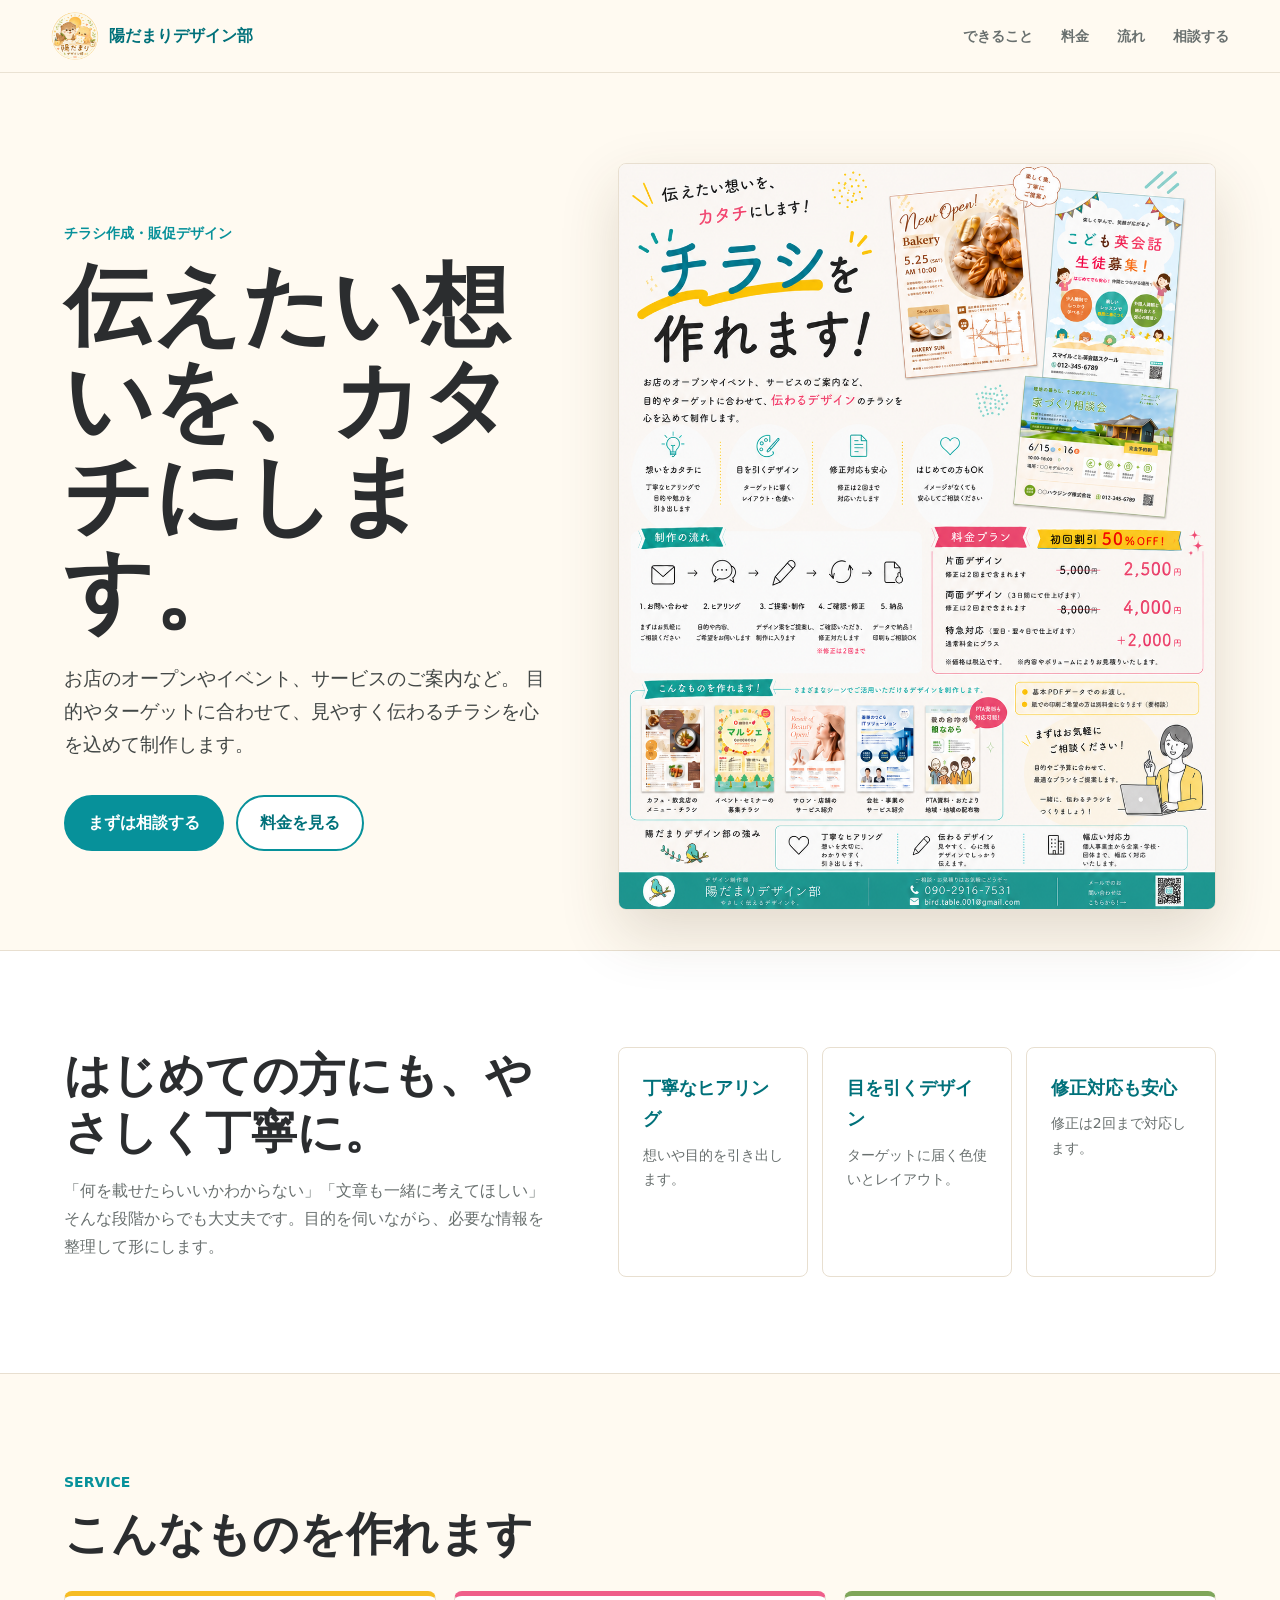
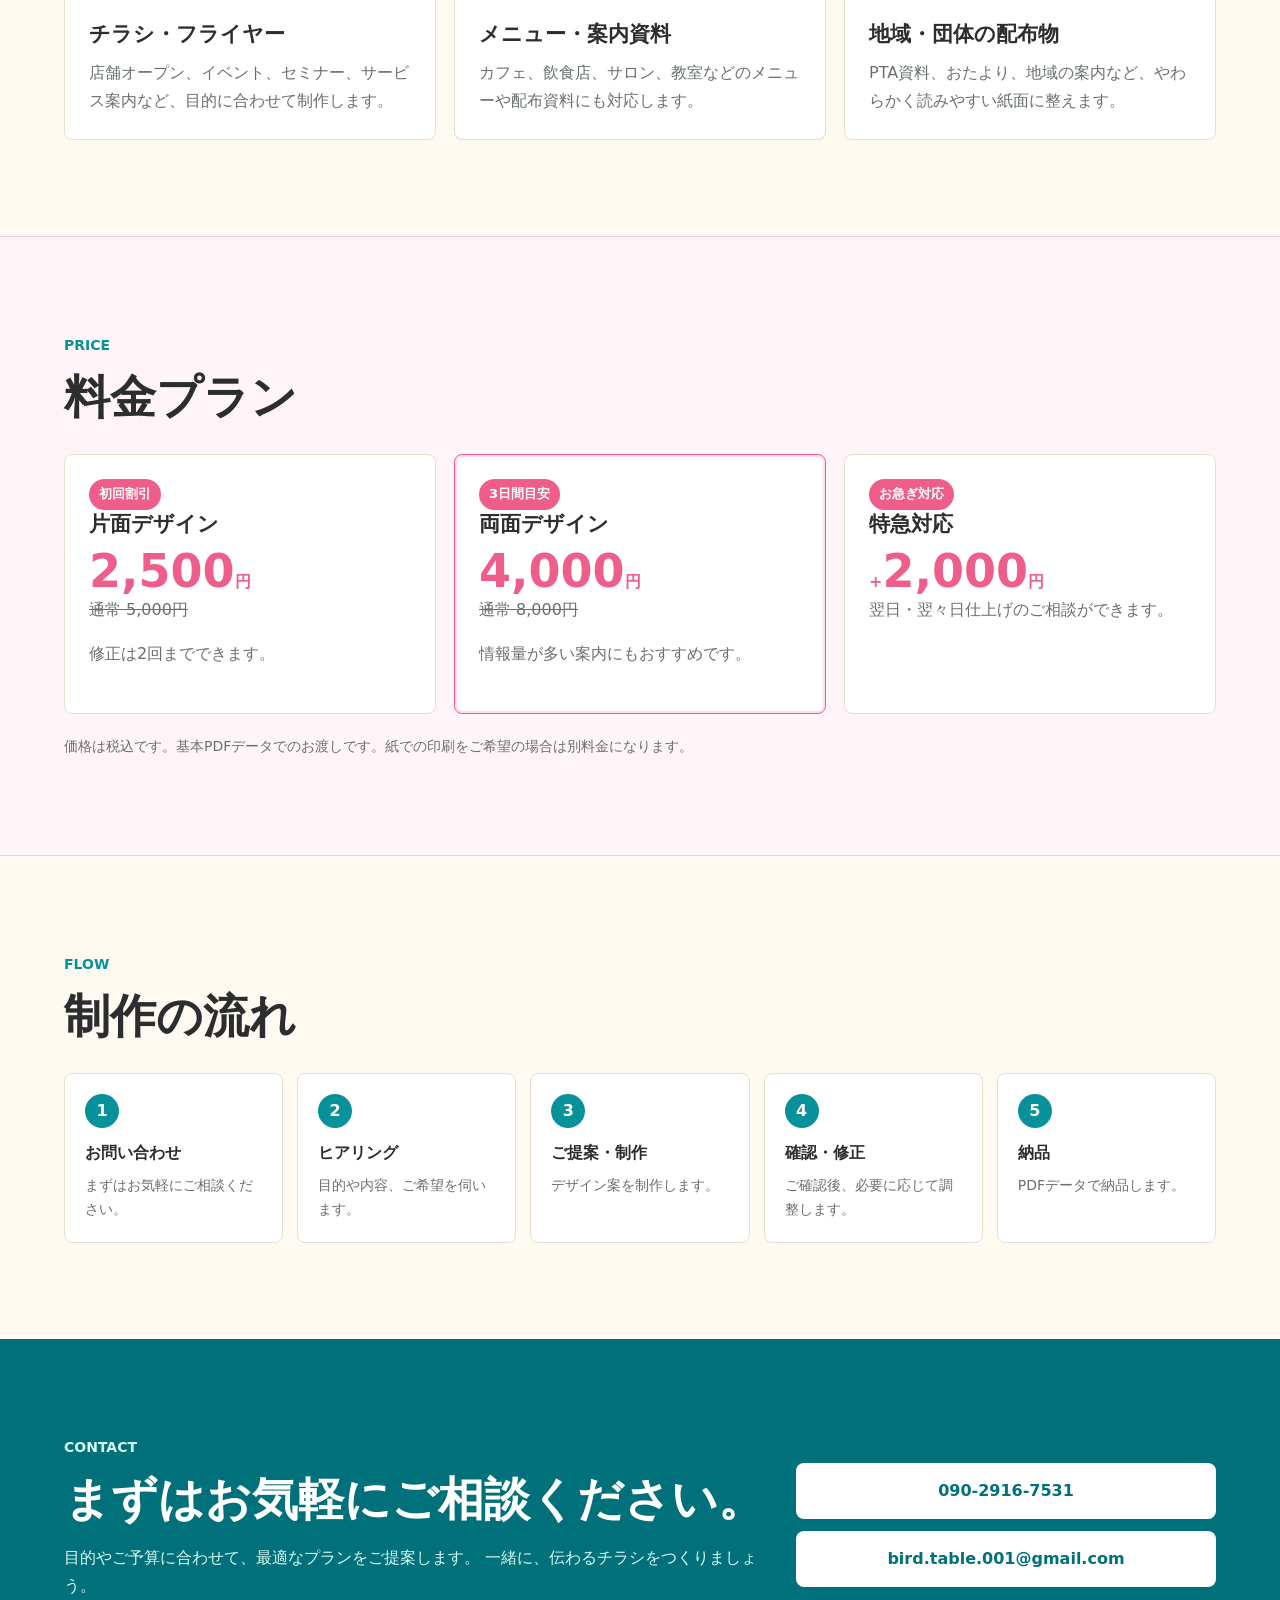
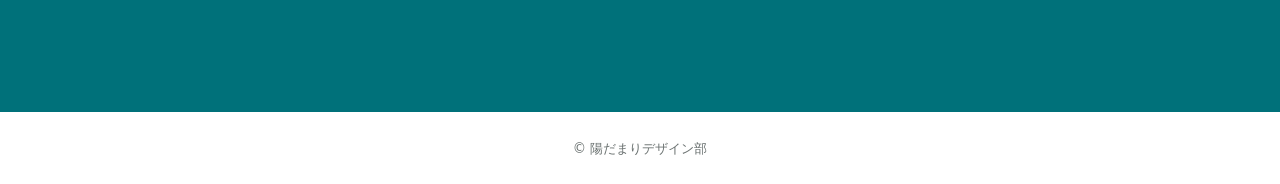
==== index.html @ 36ed2b8c "Add Hidamari design landing page" ====
<!doctype html>
<html lang="ja">
  <head>
    <meta charset="utf-8">
    <meta name="viewport" content="width=device-width, initial-scale=1">
    <title>陽だまりデザイン部 | チラシ作成・販促デザイン</title>
    <meta
      name="description"
      content="陽だまりデザイン部は、小さなお店や個人事業主さんの想いを伝わるチラシに整えるデザインサービスです。チラシ、メニュー、募集案内、サービス紹介などご相談ください。"
    >
    <link rel="stylesheet" href="styles.css">
  </head>
  <body>
    <header class="site-header">
      <a class="brand" href="#top" aria-label="陽だまりデザイン部 トップへ">
        <img src="assets/logo.png" alt="">
        <span>陽だまりデザイン部</span>
      </a>
      <nav class="nav" aria-label="主要メニュー">
        <a href="#service">できること</a>
        <a href="#price">料金</a>
        <a href="#flow">流れ</a>
        <a href="#contact">相談する</a>
      </nav>
    </header>

    <main id="top">
      <section class="hero">
        <div class="hero-copy">
          <p class="eyebrow">チラシ作成・販促デザイン</p>
          <h1>伝えたい想いを、カタチにします。</h1>
          <p class="lead">
            お店のオープンやイベント、サービスのご案内など。
            目的やターゲットに合わせて、見やすく伝わるチラシを心を込めて制作します。
          </p>
          <div class="hero-actions">
            <a class="button primary" href="#contact">まずは相談する</a>
            <a class="button secondary" href="#price">料金を見る</a>
          </div>
        </div>
        <div class="hero-visual">
          <img src="assets/flyer-service.png" alt="陽だまりデザイン部のチラシ作成サービス案内">
        </div>
      </section>

      <section class="intro" aria-label="陽だまりデザイン部の特徴">
        <div>
          <h2>はじめての方にも、やさしく丁寧に。</h2>
          <p>
            「何を載せたらいいかわからない」「文章も一緒に考えてほしい」
            そんな段階からでも大丈夫です。目的を伺いながら、必要な情報を整理して形にします。
          </p>
        </div>
        <ul class="feature-list">
          <li>
            <strong>丁寧なヒアリング</strong>
            <span>想いや目的を引き出します。</span>
          </li>
          <li>
            <strong>目を引くデザイン</strong>
            <span>ターゲットに届く色使いとレイアウト。</span>
          </li>
          <li>
            <strong>修正対応も安心</strong>
            <span>修正は2回まで対応します。</span>
          </li>
        </ul>
      </section>

      <section id="service" class="section">
        <div class="section-heading">
          <p class="eyebrow">Service</p>
          <h2>こんなものを作れます</h2>
        </div>
        <div class="service-grid">
          <article>
            <h3>チラシ・フライヤー</h3>
            <p>店舗オープン、イベント、セミナー、サービス案内など、目的に合わせて制作します。</p>
          </article>
          <article>
            <h3>メニュー・案内資料</h3>
            <p>カフェ、飲食店、サロン、教室などのメニューや配布資料にも対応します。</p>
          </article>
          <article>
            <h3>地域・団体の配布物</h3>
            <p>PTA資料、おたより、地域の案内など、やわらかく読みやすい紙面に整えます。</p>
          </article>
        </div>
      </section>

      <section id="price" class="section price-section">
        <div class="section-heading">
          <p class="eyebrow">Price</p>
          <h2>料金プラン</h2>
        </div>
        <div class="price-grid">
          <article class="price-card">
            <p class="discount">初回割引</p>
            <h3>片面デザイン</h3>
            <p class="price"><span>2,500</span>円</p>
            <p class="old-price">通常 5,000円</p>
            <p>修正は2回までできます。</p>
          </article>
          <article class="price-card featured">
            <p class="discount">3日間目安</p>
            <h3>両面デザイン</h3>
            <p class="price"><span>4,000</span>円</p>
            <p class="old-price">通常 8,000円</p>
            <p>情報量が多い案内にもおすすめです。</p>
          </article>
          <article class="price-card">
            <p class="discount">お急ぎ対応</p>
            <h3>特急対応</h3>
            <p class="price">+<span>2,000</span>円</p>
            <p>翌日・翌々日仕上げのご相談ができます。</p>
          </article>
        </div>
        <p class="note">
          価格は税込です。基本PDFデータでのお渡しです。紙での印刷をご希望の場合は別料金になります。
        </p>
      </section>

      <section id="flow" class="section">
        <div class="section-heading">
          <p class="eyebrow">Flow</p>
          <h2>制作の流れ</h2>
        </div>
        <ol class="flow-list">
          <li><span>1</span><strong>お問い合わせ</strong><p>まずはお気軽にご相談ください。</p></li>
          <li><span>2</span><strong>ヒアリング</strong><p>目的や内容、ご希望を伺います。</p></li>
          <li><span>3</span><strong>ご提案・制作</strong><p>デザイン案を制作します。</p></li>
          <li><span>4</span><strong>確認・修正</strong><p>ご確認後、必要に応じて調整します。</p></li>
          <li><span>5</span><strong>納品</strong><p>PDFデータで納品します。</p></li>
        </ol>
      </section>

      <section id="contact" class="contact">
        <div>
          <p class="eyebrow">Contact</p>
          <h2>まずはお気軽にご相談ください。</h2>
          <p>
            目的やご予算に合わせて、最適なプランをご提案します。
            一緒に、伝わるチラシをつくりましょう。
          </p>
        </div>
        <div class="contact-box">
          <a class="contact-link" href="tel:09029167531">090-2916-7531</a>
          <a class="contact-link" href="mailto:bird.table.001@gmail.com">bird.table.001@gmail.com</a>
        </div>
      </section>
    </main>

    <footer class="footer">
      <small>&copy; 陽だまりデザイン部</small>
    </footer>
  </body>
</html>
---- styles.css ----
:root {
  --ink: #2b2d2f;
  --muted: #69706f;
  --teal: #07919a;
  --teal-dark: #00717a;
  --sun: #f6bd25;
  --pink: #ef5e8a;
  --leaf: #7fa65b;
  --paper: #fffaf1;
  --line: #e8dfd0;
  --white: #ffffff;
  color-scheme: light;
  font-family: "Hiragino Kaku Gothic ProN", "Yu Gothic", Meiryo, system-ui, sans-serif;
}

* {
  box-sizing: border-box;
}

html {
  scroll-behavior: smooth;
}

body {
  margin: 0;
  color: var(--ink);
  background: var(--paper);
  line-height: 1.75;
}

img {
  display: block;
  max-width: 100%;
}

a {
  color: inherit;
}

.site-header {
  position: sticky;
  top: 0;
  z-index: 10;
  display: flex;
  align-items: center;
  justify-content: space-between;
  gap: 24px;
  padding: 12px clamp(20px, 4vw, 56px);
  background: rgba(255, 250, 241, 0.94);
  border-bottom: 1px solid rgba(232, 223, 208, 0.9);
  backdrop-filter: blur(12px);
}

.brand {
  display: inline-flex;
  align-items: center;
  gap: 10px;
  color: var(--teal-dark);
  font-weight: 800;
  text-decoration: none;
  white-space: nowrap;
}

.brand img {
  width: 48px;
  height: 48px;
  border-radius: 50%;
}

.nav {
  display: flex;
  align-items: center;
  gap: clamp(12px, 3vw, 28px);
  color: var(--muted);
  font-size: 14px;
  font-weight: 700;
}

.nav a {
  text-decoration: none;
}

.hero {
  display: grid;
  grid-template-columns: minmax(0, 0.9fr) minmax(360px, 1.1fr);
  align-items: center;
  gap: clamp(28px, 5vw, 72px);
  min-height: calc(100vh - 73px);
  padding: clamp(36px, 7vw, 92px) clamp(20px, 5vw, 72px) 40px;
}

.hero-copy {
  max-width: 640px;
}

.eyebrow {
  margin: 0 0 12px;
  color: var(--teal);
  font-size: 14px;
  font-weight: 900;
  letter-spacing: 0;
  text-transform: uppercase;
}

h1,
h2,
h3,
p {
  overflow-wrap: anywhere;
}

h1 {
  margin: 0;
  font-size: clamp(42px, 7vw, 88px);
  line-height: 1.08;
  letter-spacing: 0;
}

h2 {
  margin: 0;
  font-size: clamp(28px, 4vw, 46px);
  line-height: 1.24;
  letter-spacing: 0;
}

h3 {
  margin: 0 0 10px;
  font-size: 21px;
  line-height: 1.35;
}

.lead {
  margin: 24px 0 0;
  color: #424746;
  font-size: clamp(16px, 2vw, 19px);
}

.hero-actions {
  display: flex;
  flex-wrap: wrap;
  gap: 12px;
  margin-top: 34px;
}

.button {
  display: inline-flex;
  align-items: center;
  justify-content: center;
  min-height: 48px;
  padding: 12px 22px;
  border: 2px solid var(--teal);
  border-radius: 999px;
  font-weight: 800;
  text-decoration: none;
}

.button.primary {
  color: var(--white);
  background: var(--teal);
}

.button.secondary {
  color: var(--teal-dark);
  background: var(--white);
}

.hero-visual {
  position: relative;
}

.hero-visual img {
  width: min(100%, 780px);
  margin-inline: auto;
  border: 1px solid var(--line);
  border-radius: 8px;
  box-shadow: 0 24px 60px rgba(73, 56, 24, 0.16);
}

.intro,
.section,
.contact {
  padding: clamp(54px, 8vw, 96px) clamp(20px, 5vw, 72px);
}

.intro {
  display: grid;
  grid-template-columns: minmax(0, 0.9fr) minmax(320px, 1.1fr);
  gap: clamp(28px, 5vw, 64px);
  background: var(--white);
  border-block: 1px solid var(--line);
}

.intro p,
.section-heading + p,
.contact p {
  color: var(--muted);
}

.feature-list,
.service-grid,
.price-grid,
.flow-list {
  margin: 0;
  padding: 0;
  list-style: none;
}

.feature-list {
  display: grid;
  grid-template-columns: repeat(3, minmax(0, 1fr));
  gap: 14px;
}

.feature-list li,
.service-grid article,
.price-card {
  padding: 24px;
  background: var(--white);
  border: 1px solid var(--line);
  border-radius: 8px;
}

.feature-list strong,
.feature-list span {
  display: block;
}

.feature-list strong {
  color: var(--teal-dark);
  font-size: 18px;
}

.feature-list span {
  margin-top: 8px;
  color: var(--muted);
  font-size: 14px;
}

.section-heading {
  max-width: 760px;
  margin-bottom: 28px;
}

.service-grid,
.price-grid {
  display: grid;
  grid-template-columns: repeat(3, minmax(0, 1fr));
  gap: 18px;
}

.service-grid article {
  border-top: 5px solid var(--sun);
}

.service-grid article:nth-child(2) {
  border-top-color: var(--pink);
}

.service-grid article:nth-child(3) {
  border-top-color: var(--leaf);
}

.service-grid p,
.price-card p {
  margin: 0;
  color: var(--muted);
}

.price-section {
  background: #fff4f7;
  border-block: 1px solid #f7cfda;
}

.price-card {
  position: relative;
  min-height: 260px;
}

.price-card.featured {
  border-color: var(--pink);
  box-shadow: inset 0 0 0 2px rgba(239, 94, 138, 0.2);
}

.discount {
  display: inline-flex;
  margin-bottom: 16px;
  padding: 4px 10px;
  color: var(--white) !important;
  background: var(--pink);
  border-radius: 999px;
  font-size: 13px;
  font-weight: 800;
}

.price {
  color: var(--pink) !important;
  font-weight: 900;
}

.price span {
  font-size: 46px;
  line-height: 1;
}

.old-price {
  margin-bottom: 16px !important;
  text-decoration: line-through;
}

.note {
  max-width: 860px;
  margin: 20px 0 0;
  color: var(--muted);
  font-size: 14px;
}

.flow-list {
  display: grid;
  grid-template-columns: repeat(5, minmax(0, 1fr));
  gap: 14px;
}

.flow-list li {
  padding: 20px;
  background: var(--white);
  border: 1px solid var(--line);
  border-radius: 8px;
}

.flow-list span {
  display: grid;
  place-items: center;
  width: 34px;
  height: 34px;
  margin-bottom: 14px;
  color: var(--white);
  background: var(--teal);
  border-radius: 50%;
  font-weight: 900;
}

.flow-list strong {
  display: block;
  line-height: 1.4;
}

.flow-list p {
  margin: 8px 0 0;
  color: var(--muted);
  font-size: 14px;
}

.contact {
  display: grid;
  grid-template-columns: minmax(0, 1fr) minmax(300px, 420px);
  gap: 28px;
  align-items: center;
  color: var(--white);
  background: var(--teal-dark);
}

.contact .eyebrow,
.contact p {
  color: #d8fbf4;
}

.contact-box {
  display: grid;
  gap: 12px;
}

.contact-link {
  display: block;
  padding: 14px 18px;
  color: var(--teal-dark);
  background: var(--white);
  border-radius: 8px;
  font-weight: 900;
  text-align: center;
  text-decoration: none;
}

.footer {
  padding: 22px;
  color: var(--muted);
  background: var(--white);
  text-align: center;
}

@media (max-width: 980px) {
  .hero,
  .intro,
  .contact {
    grid-template-columns: 1fr;
  }

  .hero {
    min-height: 0;
  }

  .service-grid,
  .price-grid,
  .feature-list {
    grid-template-columns: 1fr;
  }

  .flow-list {
    grid-template-columns: repeat(2, minmax(0, 1fr));
  }
}

@media (max-width: 700px) {
  .site-header {
    align-items: flex-start;
    flex-direction: column;
    gap: 10px;
  }

  .nav {
    width: 100%;
    overflow-x: auto;
    padding-bottom: 4px;
  }

  .hero {
    padding-top: 28px;
  }

  .hero-visual img {
    max-height: 68vh;
    object-fit: contain;
  }

  .flow-list {
    grid-template-columns: 1fr;
  }

  .button {
    width: 100%;
  }
}
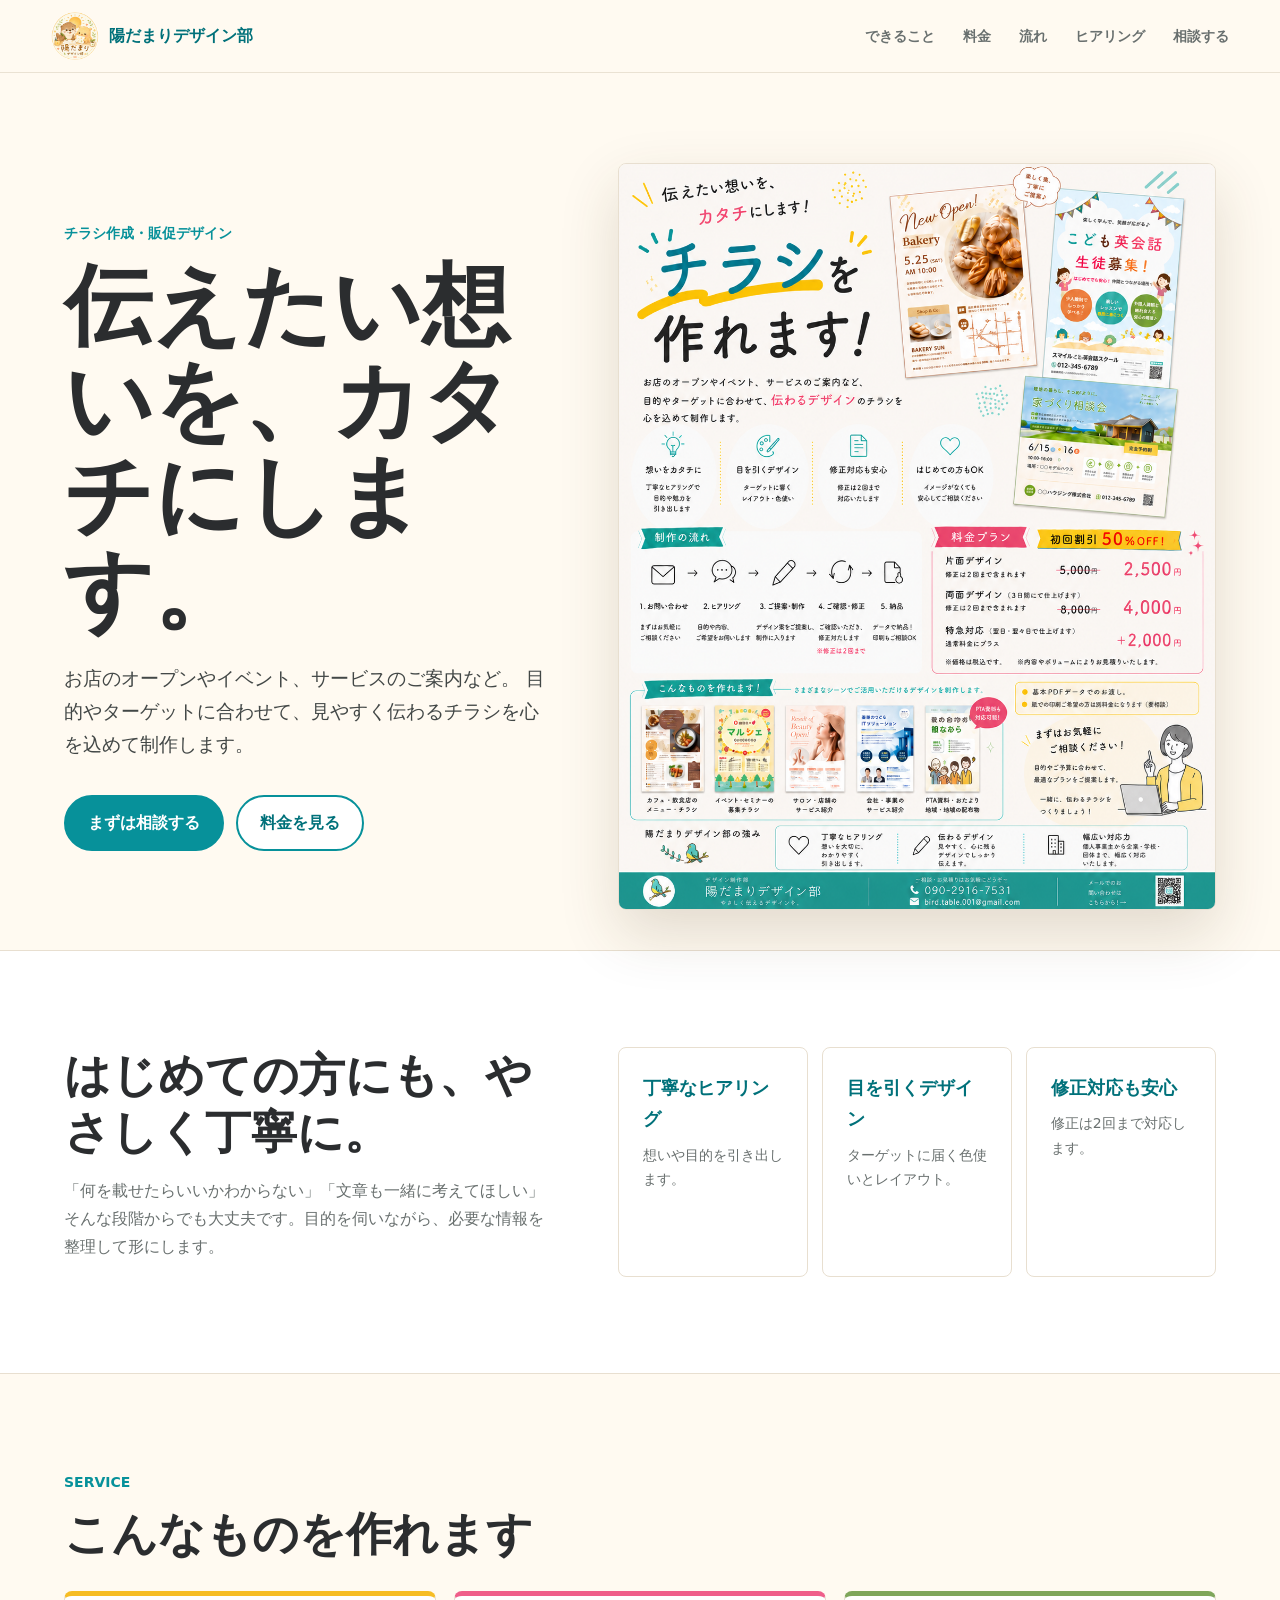
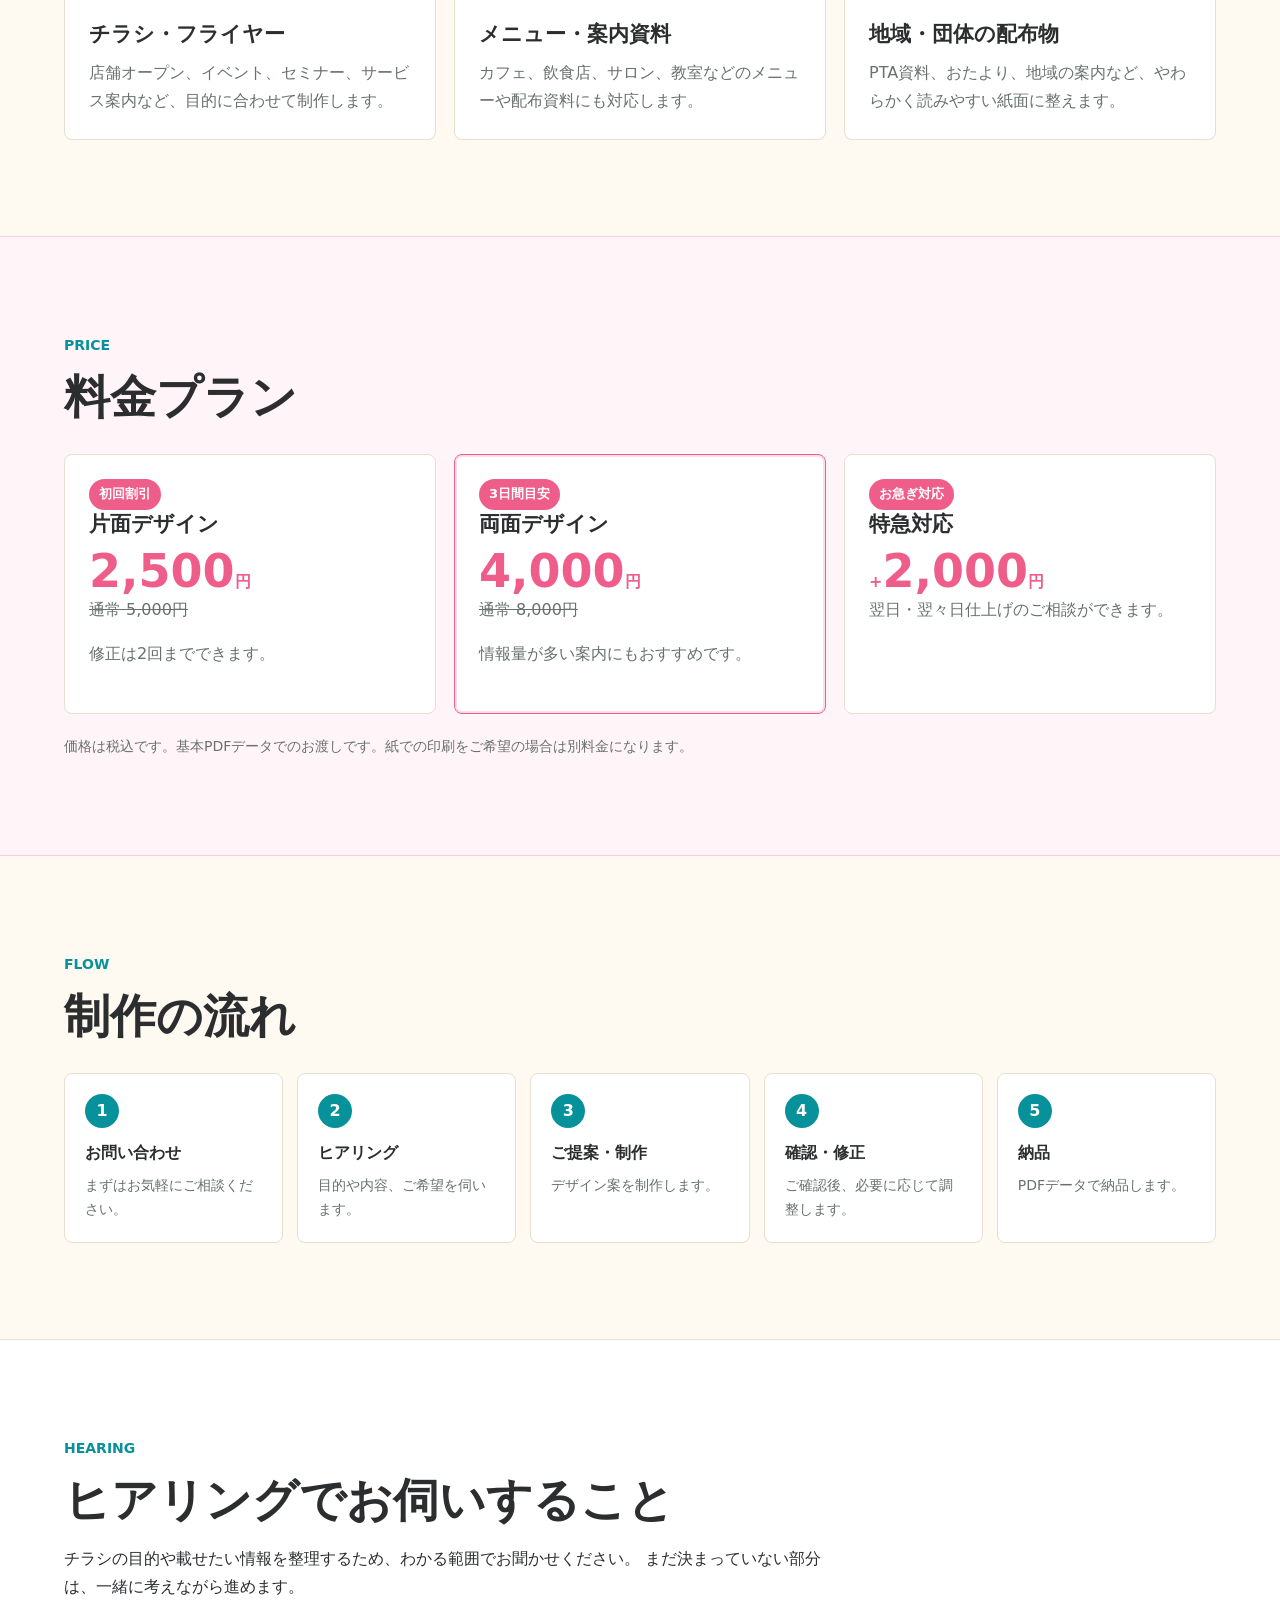
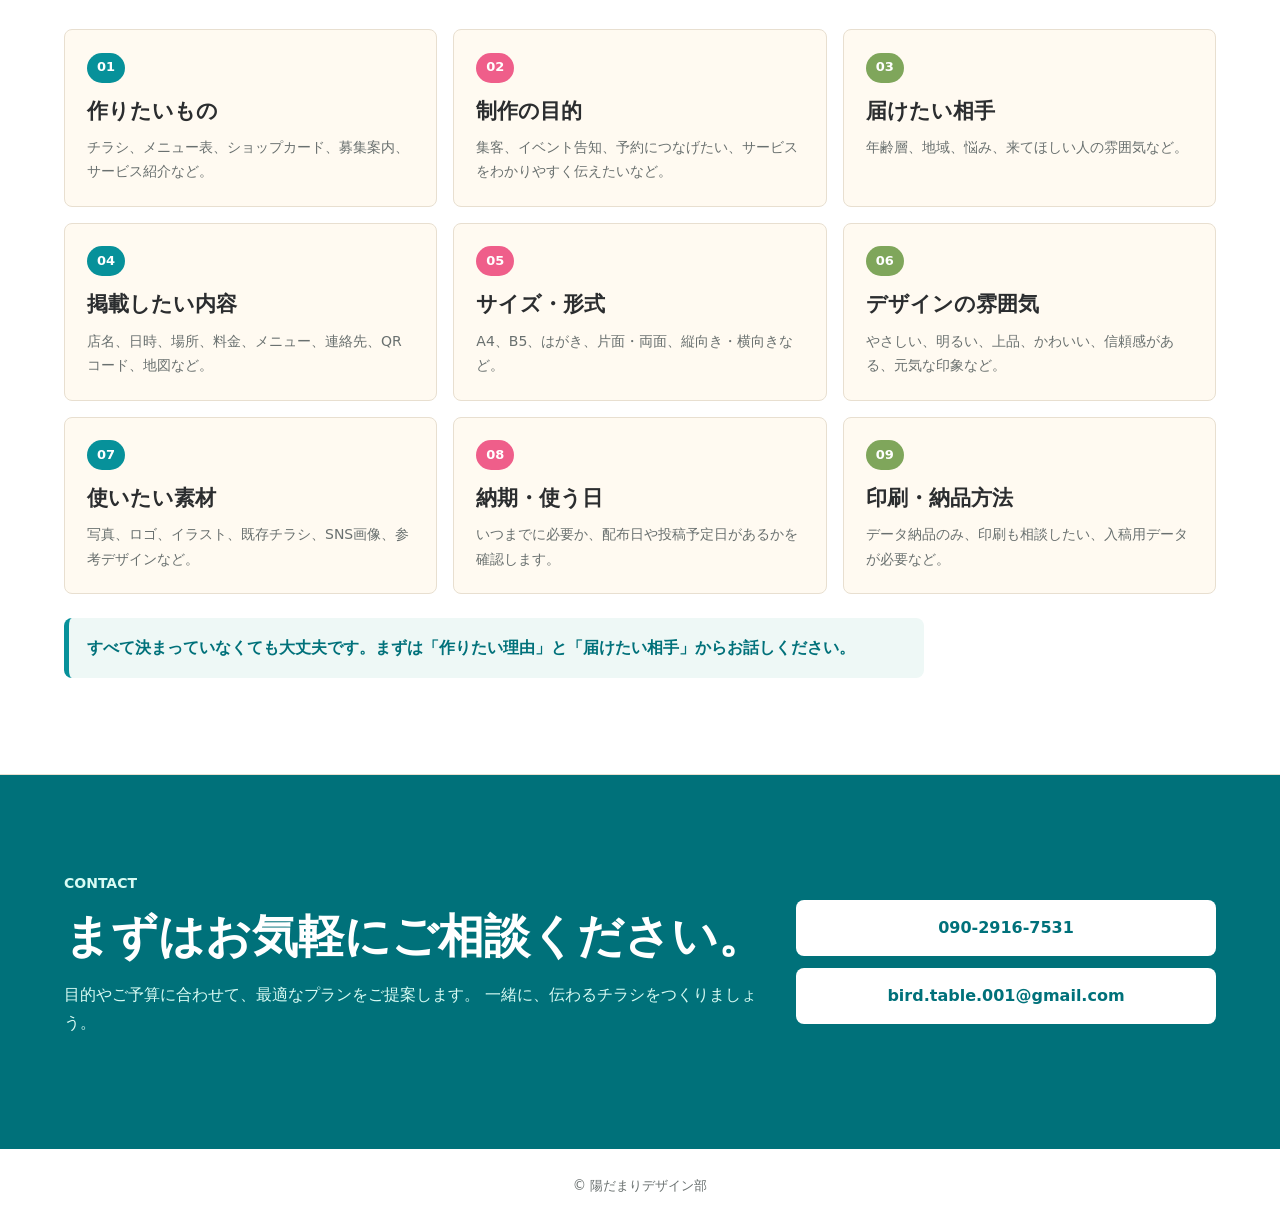
==== commit 152c5bf7: "Add hearing checklist section" ====
--- a/index.html
+++ b/index.html
@@ -20,6 +20,7 @@
         <a href="#service">できること</a>
         <a href="#price">料金</a>
         <a href="#flow">流れ</a>
+        <a href="#hearing">ヒアリング</a>
         <a href="#contact">相談する</a>
       </nav>
     </header>
@@ -134,6 +135,67 @@
         </ol>
       </section>
 
+      <section id="hearing" class="section hearing-section">
+        <div class="section-heading">
+          <p class="eyebrow">Hearing</p>
+          <h2>ヒアリングでお伺いすること</h2>
+          <p>
+            チラシの目的や載せたい情報を整理するため、わかる範囲でお聞かせください。
+            まだ決まっていない部分は、一緒に考えながら進めます。
+          </p>
+        </div>
+        <div class="hearing-grid">
+          <article>
+            <span>01</span>
+            <h3>作りたいもの</h3>
+            <p>チラシ、メニュー表、ショップカード、募集案内、サービス紹介など。</p>
+          </article>
+          <article>
+            <span>02</span>
+            <h3>制作の目的</h3>
+            <p>集客、イベント告知、予約につなげたい、サービスをわかりやすく伝えたいなど。</p>
+          </article>
+          <article>
+            <span>03</span>
+            <h3>届けたい相手</h3>
+            <p>年齢層、地域、悩み、来てほしい人の雰囲気など。</p>
+          </article>
+          <article>
+            <span>04</span>
+            <h3>掲載したい内容</h3>
+            <p>店名、日時、場所、料金、メニュー、連絡先、QRコード、地図など。</p>
+          </article>
+          <article>
+            <span>05</span>
+            <h3>サイズ・形式</h3>
+            <p>A4、B5、はがき、片面・両面、縦向き・横向きなど。</p>
+          </article>
+          <article>
+            <span>06</span>
+            <h3>デザインの雰囲気</h3>
+            <p>やさしい、明るい、上品、かわいい、信頼感がある、元気な印象など。</p>
+          </article>
+          <article>
+            <span>07</span>
+            <h3>使いたい素材</h3>
+            <p>写真、ロゴ、イラスト、既存チラシ、SNS画像、参考デザインなど。</p>
+          </article>
+          <article>
+            <span>08</span>
+            <h3>納期・使う日</h3>
+            <p>いつまでに必要か、配布日や投稿予定日があるかを確認します。</p>
+          </article>
+          <article>
+            <span>09</span>
+            <h3>印刷・納品方法</h3>
+            <p>データ納品のみ、印刷も相談したい、入稿用データが必要など。</p>
+          </article>
+        </div>
+        <p class="hearing-note">
+          すべて決まっていなくても大丈夫です。まずは「作りたい理由」と「届けたい相手」からお話しください。
+        </p>
+      </section>
+
       <section id="contact" class="contact">
         <div>
           <p class="eyebrow">Contact</p>
--- a/styles.css
+++ b/styles.css
@@ -350,6 +350,64 @@
   font-size: 14px;
 }
 
+.hearing-section {
+  background: var(--white);
+  border-block: 1px solid var(--line);
+}
+
+.hearing-grid {
+  display: grid;
+  grid-template-columns: repeat(3, minmax(0, 1fr));
+  gap: 16px;
+}
+
+.hearing-grid article {
+  padding: 22px;
+  background: var(--paper);
+  border: 1px solid var(--line);
+  border-radius: 8px;
+}
+
+.hearing-grid span {
+  display: inline-flex;
+  align-items: center;
+  justify-content: center;
+  min-width: 38px;
+  height: 30px;
+  margin-bottom: 14px;
+  padding: 0 10px;
+  color: var(--white);
+  background: var(--teal);
+  border-radius: 999px;
+  font-size: 13px;
+  font-weight: 900;
+}
+
+.hearing-grid article:nth-child(3n + 2) span {
+  background: var(--pink);
+}
+
+.hearing-grid article:nth-child(3n) span {
+  background: var(--leaf);
+}
+
+.hearing-grid p {
+  margin: 0;
+  color: var(--muted);
+  font-size: 14px;
+}
+
+.hearing-note {
+  max-width: 860px;
+  margin: 24px 0 0;
+  padding: 16px 18px;
+  color: var(--teal-dark);
+  background: #eef8f6;
+  border-left: 5px solid var(--teal);
+  border-radius: 8px;
+  font-weight: 800;
+}
+
 .contact {
   display: grid;
   grid-template-columns: minmax(0, 1fr) minmax(300px, 420px);
@@ -400,6 +458,7 @@
 
   .service-grid,
   .price-grid,
+  .hearing-grid,
   .feature-list {
     grid-template-columns: 1fr;
   }
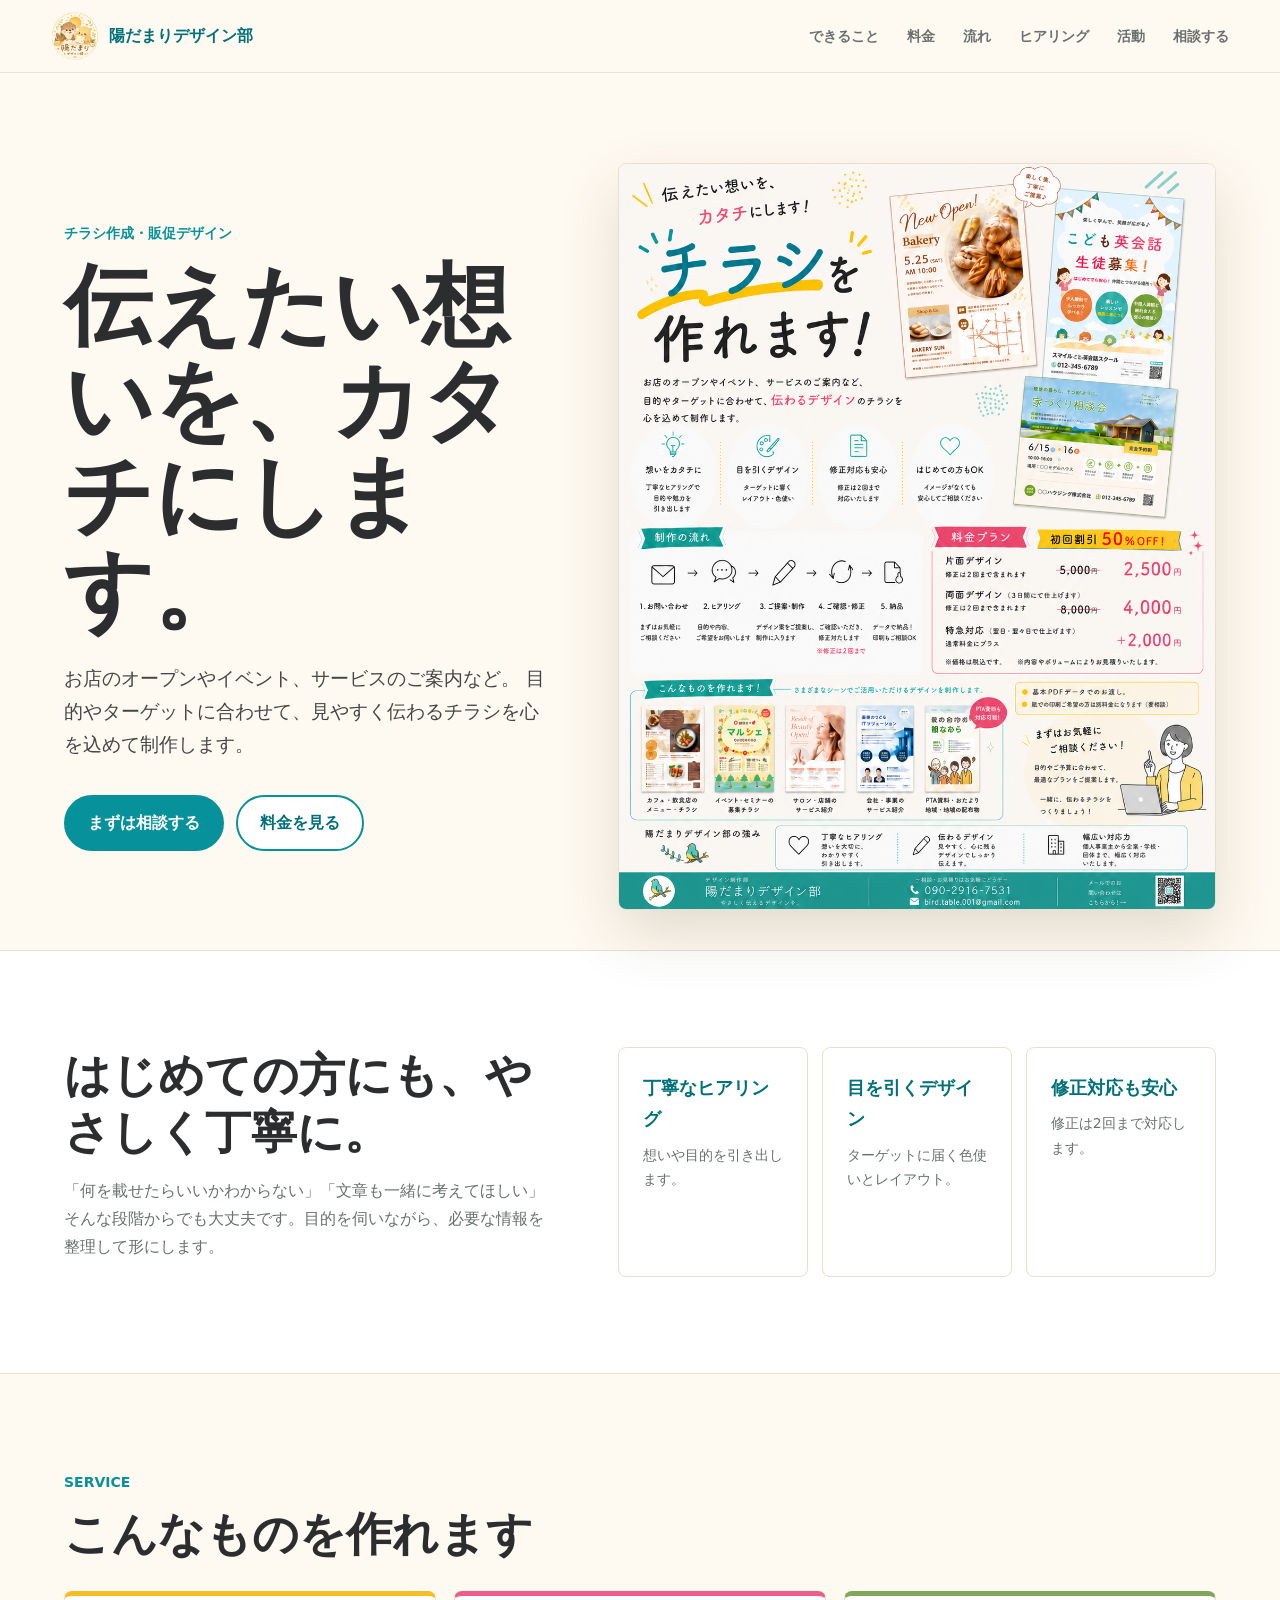
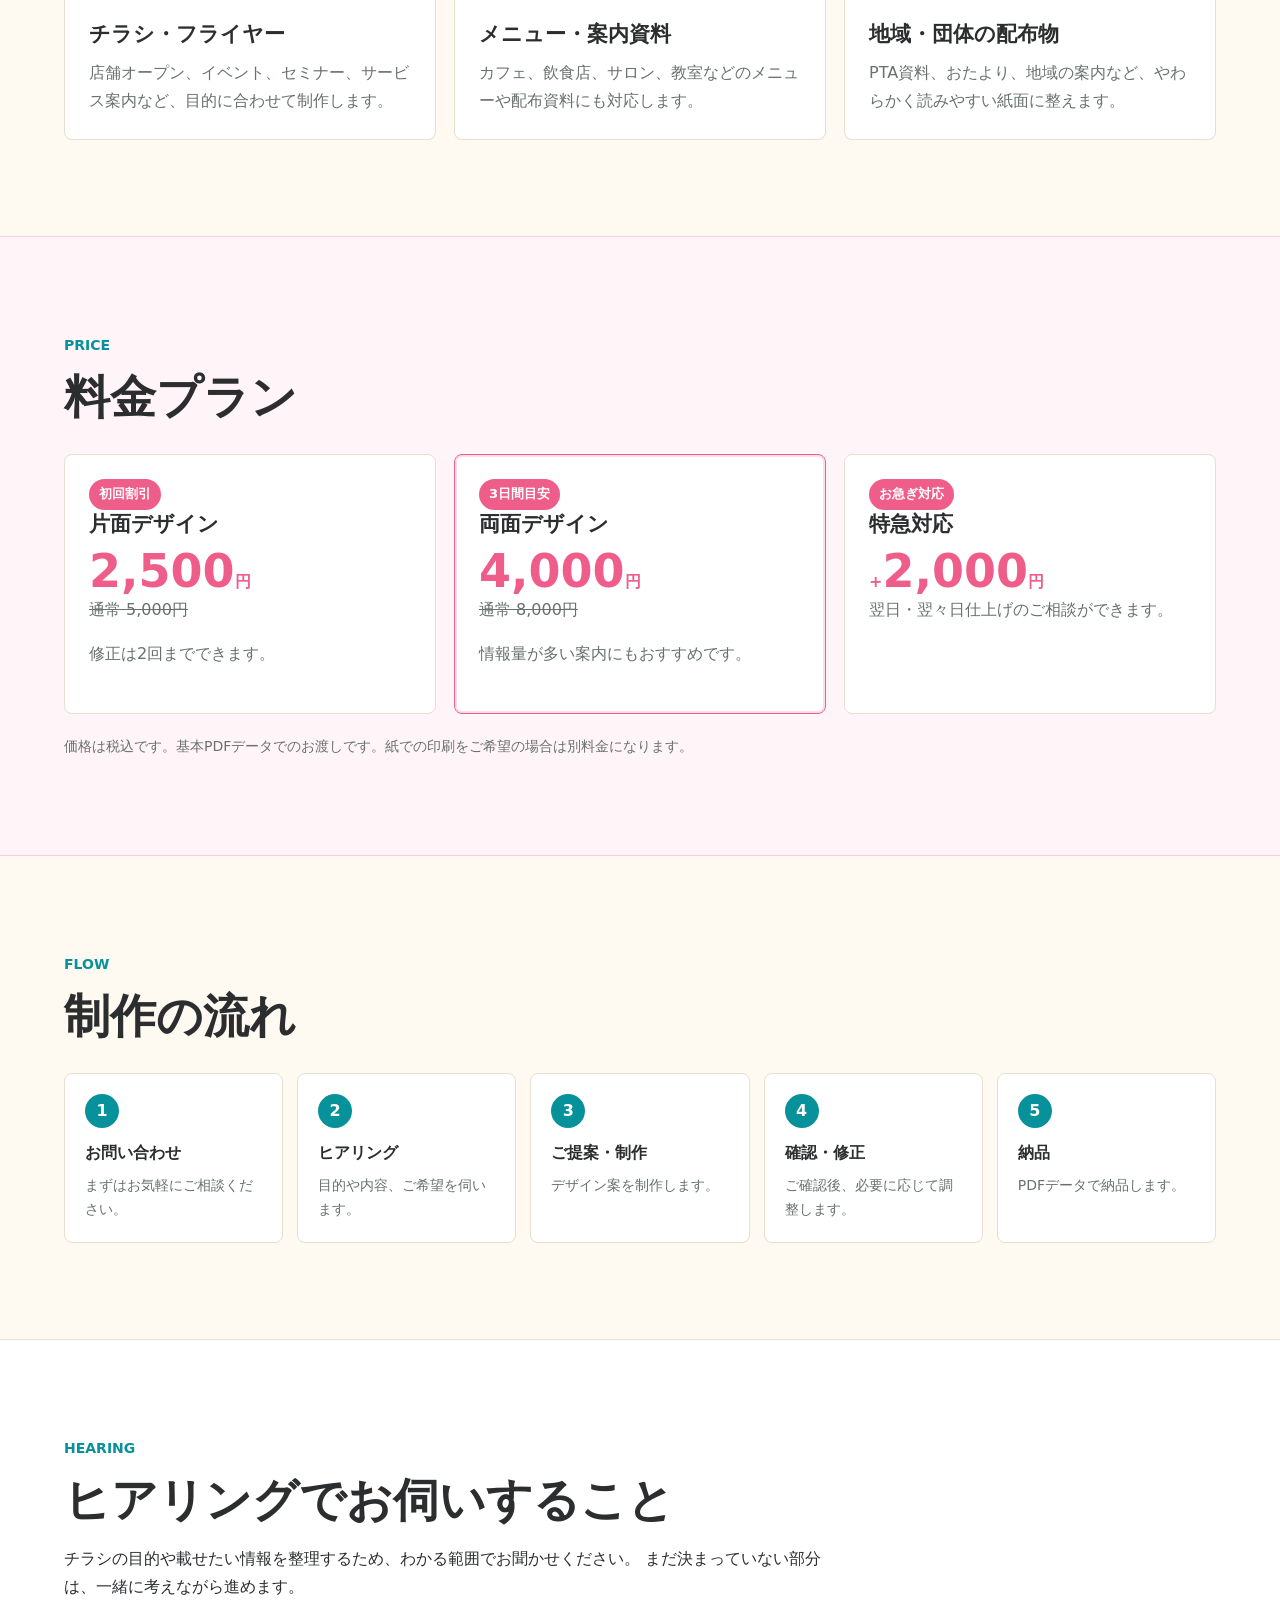
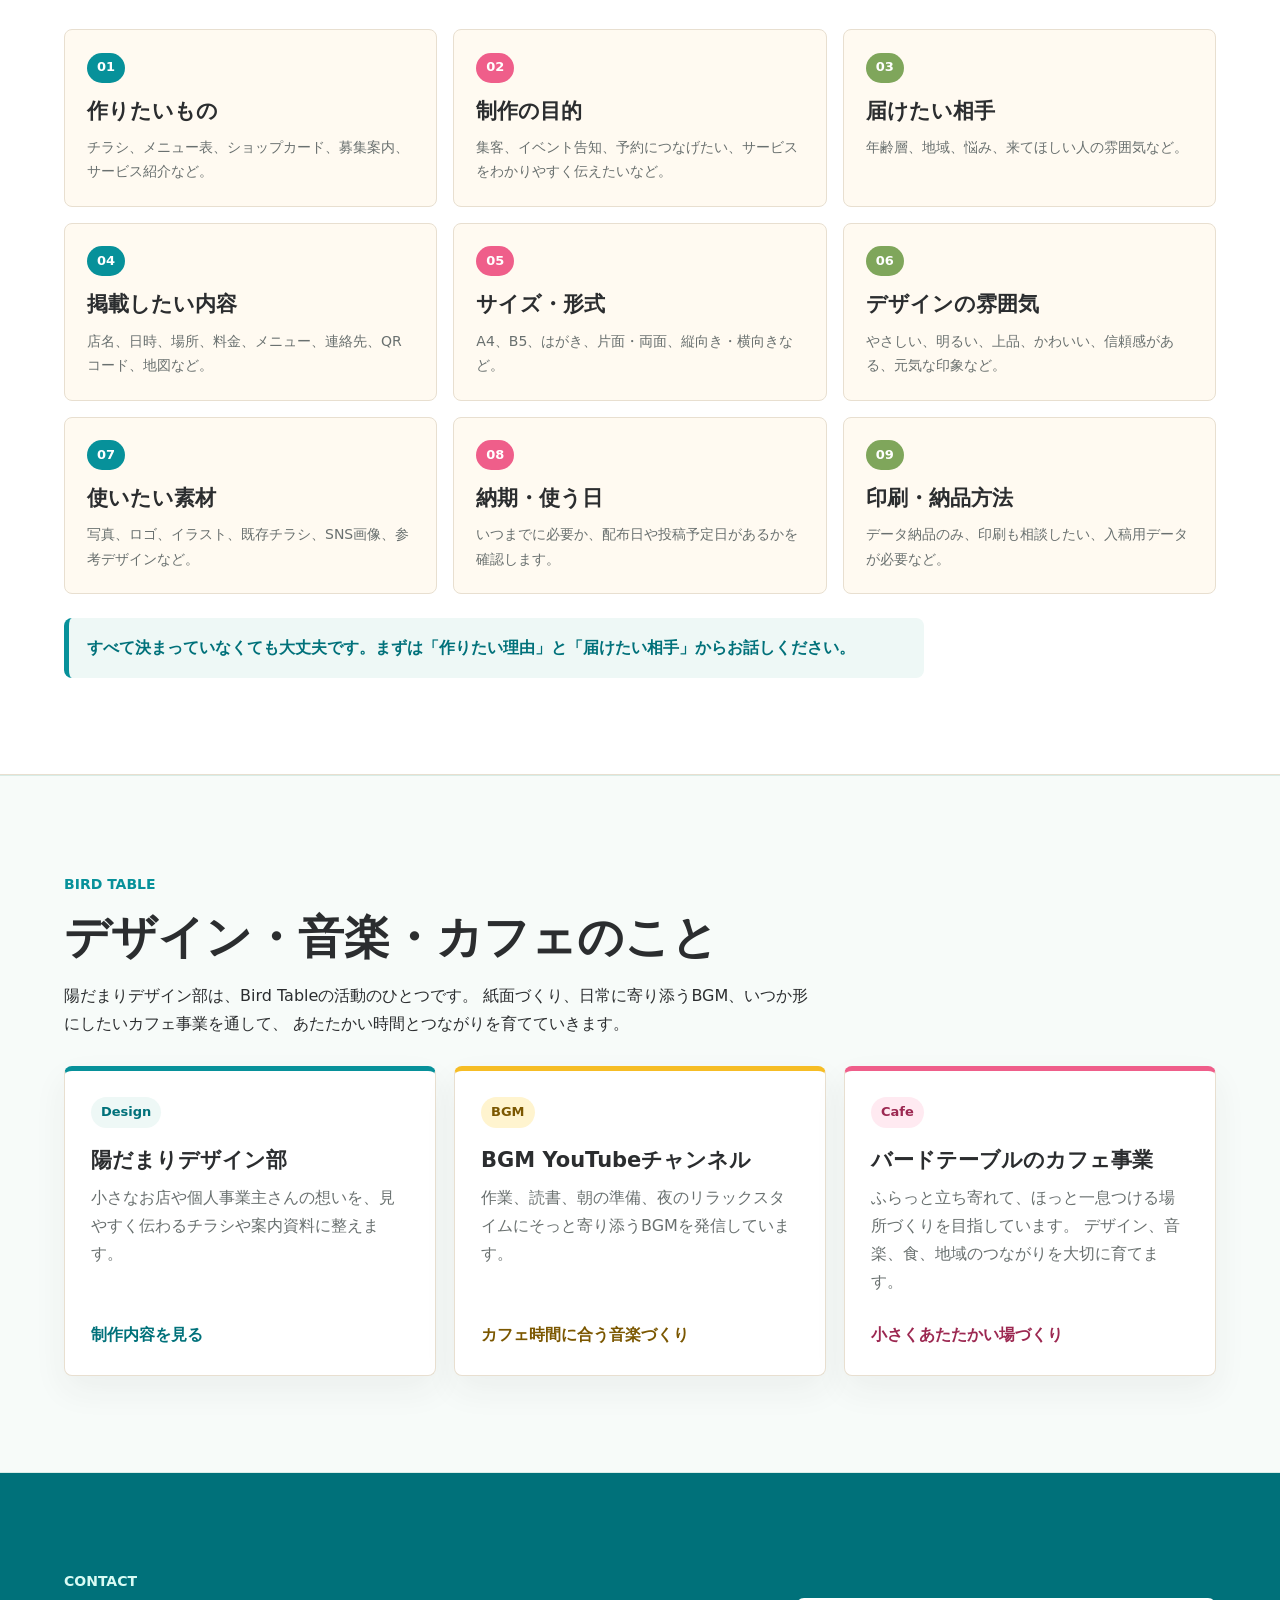
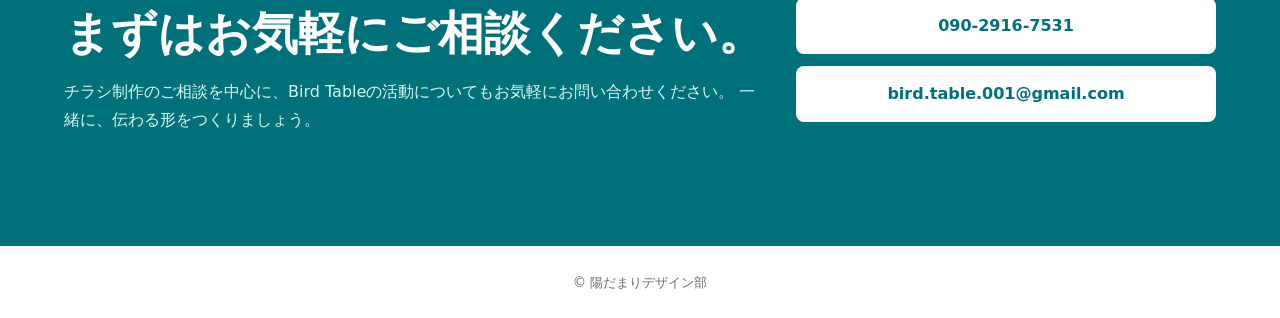
==== commit 20994131: "Add Bird Table activities section" ====
--- a/index.html
+++ b/index.html
@@ -21,6 +21,7 @@
         <a href="#price">料金</a>
         <a href="#flow">流れ</a>
         <a href="#hearing">ヒアリング</a>
+        <a href="#activities">活動</a>
         <a href="#contact">相談する</a>
       </nav>
     </header>
@@ -196,13 +197,52 @@
         </p>
       </section>
 
+      <section id="activities" class="section activities-section">
+        <div class="section-heading">
+          <p class="eyebrow">Bird Table</p>
+          <h2>デザイン・音楽・カフェのこと</h2>
+          <p>
+            陽だまりデザイン部は、Bird Tableの活動のひとつです。
+            紙面づくり、日常に寄り添うBGM、いつか形にしたいカフェ事業を通して、
+            あたたかい時間とつながりを育てていきます。
+          </p>
+        </div>
+        <div class="activity-grid">
+          <article class="activity-card design">
+            <p class="activity-label">Design</p>
+            <h3>陽だまりデザイン部</h3>
+            <p>
+              小さなお店や個人事業主さんの想いを、見やすく伝わるチラシや案内資料に整えます。
+            </p>
+            <a href="#service">制作内容を見る</a>
+          </article>
+          <article class="activity-card music">
+            <p class="activity-label">BGM</p>
+            <h3>BGM YouTubeチャンネル</h3>
+            <p>
+              作業、読書、朝の準備、夜のリラックスタイムにそっと寄り添うBGMを発信しています。
+            </p>
+            <span>カフェ時間に合う音楽づくり</span>
+          </article>
+          <article class="activity-card cafe">
+            <p class="activity-label">Cafe</p>
+            <h3>バードテーブルのカフェ事業</h3>
+            <p>
+              ふらっと立ち寄れて、ほっと一息つける場所づくりを目指しています。
+              デザイン、音楽、食、地域のつながりを大切に育てます。
+            </p>
+            <span>小さくあたたかい場づくり</span>
+          </article>
+        </div>
+      </section>
+
       <section id="contact" class="contact">
         <div>
           <p class="eyebrow">Contact</p>
           <h2>まずはお気軽にご相談ください。</h2>
           <p>
-            目的やご予算に合わせて、最適なプランをご提案します。
-            一緒に、伝わるチラシをつくりましょう。
+            チラシ制作のご相談を中心に、Bird Tableの活動についてもお気軽にお問い合わせください。
+            一緒に、伝わる形をつくりましょう。
           </p>
         </div>
         <div class="contact-box">
--- a/styles.css
+++ b/styles.css
@@ -408,6 +408,86 @@
   font-weight: 800;
 }
 
+.activities-section {
+  background: #f7fbf9;
+  border-block: 1px solid #d8ece6;
+}
+
+.activity-grid {
+  display: grid;
+  grid-template-columns: repeat(3, minmax(0, 1fr));
+  gap: 18px;
+}
+
+.activity-card {
+  display: flex;
+  flex-direction: column;
+  min-height: 310px;
+  padding: 26px;
+  background: var(--white);
+  border: 1px solid var(--line);
+  border-radius: 8px;
+  box-shadow: 0 14px 34px rgba(43, 45, 47, 0.06);
+}
+
+.activity-card.design {
+  border-top: 5px solid var(--teal);
+}
+
+.activity-card.music {
+  border-top: 5px solid var(--sun);
+}
+
+.activity-card.cafe {
+  border-top: 5px solid var(--pink);
+}
+
+.activity-label {
+  width: fit-content;
+  margin: 0 0 18px;
+  padding: 4px 10px;
+  color: var(--teal-dark);
+  background: #eef8f6;
+  border-radius: 999px;
+  font-size: 13px;
+  font-weight: 900;
+}
+
+.activity-card.music .activity-label {
+  color: #7b5700;
+  background: #fff4cf;
+}
+
+.activity-card.cafe .activity-label {
+  color: #9c2851;
+  background: #ffeaf1;
+}
+
+.activity-card p:not(.activity-label) {
+  margin: 0;
+  color: var(--muted);
+}
+
+.activity-card a,
+.activity-card span {
+  display: inline-flex;
+  align-items: center;
+  width: fit-content;
+  margin-top: auto;
+  padding-top: 22px;
+  color: var(--teal-dark);
+  font-weight: 900;
+  text-decoration: none;
+}
+
+.activity-card.music span {
+  color: #7b5700;
+}
+
+.activity-card.cafe span {
+  color: #9c2851;
+}
+
 .contact {
   display: grid;
   grid-template-columns: minmax(0, 1fr) minmax(300px, 420px);
@@ -459,6 +539,7 @@
   .service-grid,
   .price-grid,
   .hearing-grid,
+  .activity-grid,
   .feature-list {
     grid-template-columns: 1fr;
   }
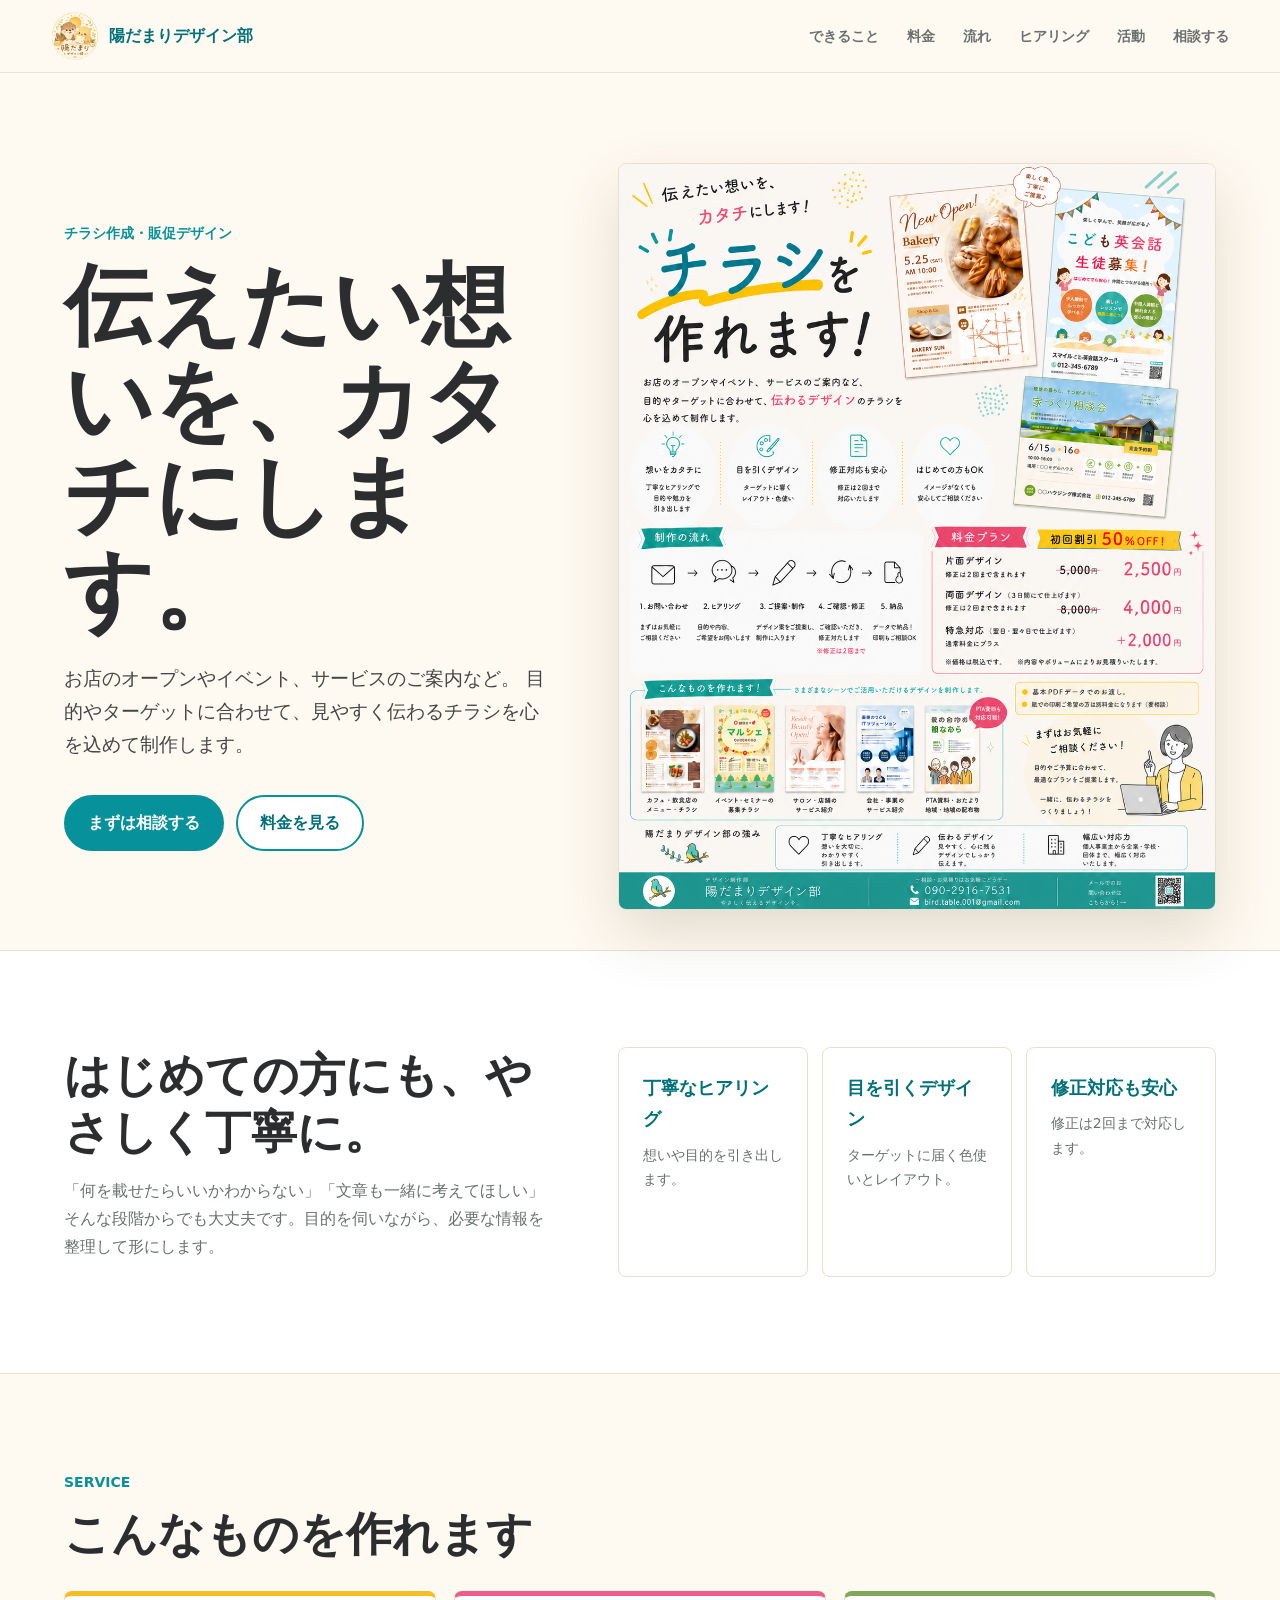
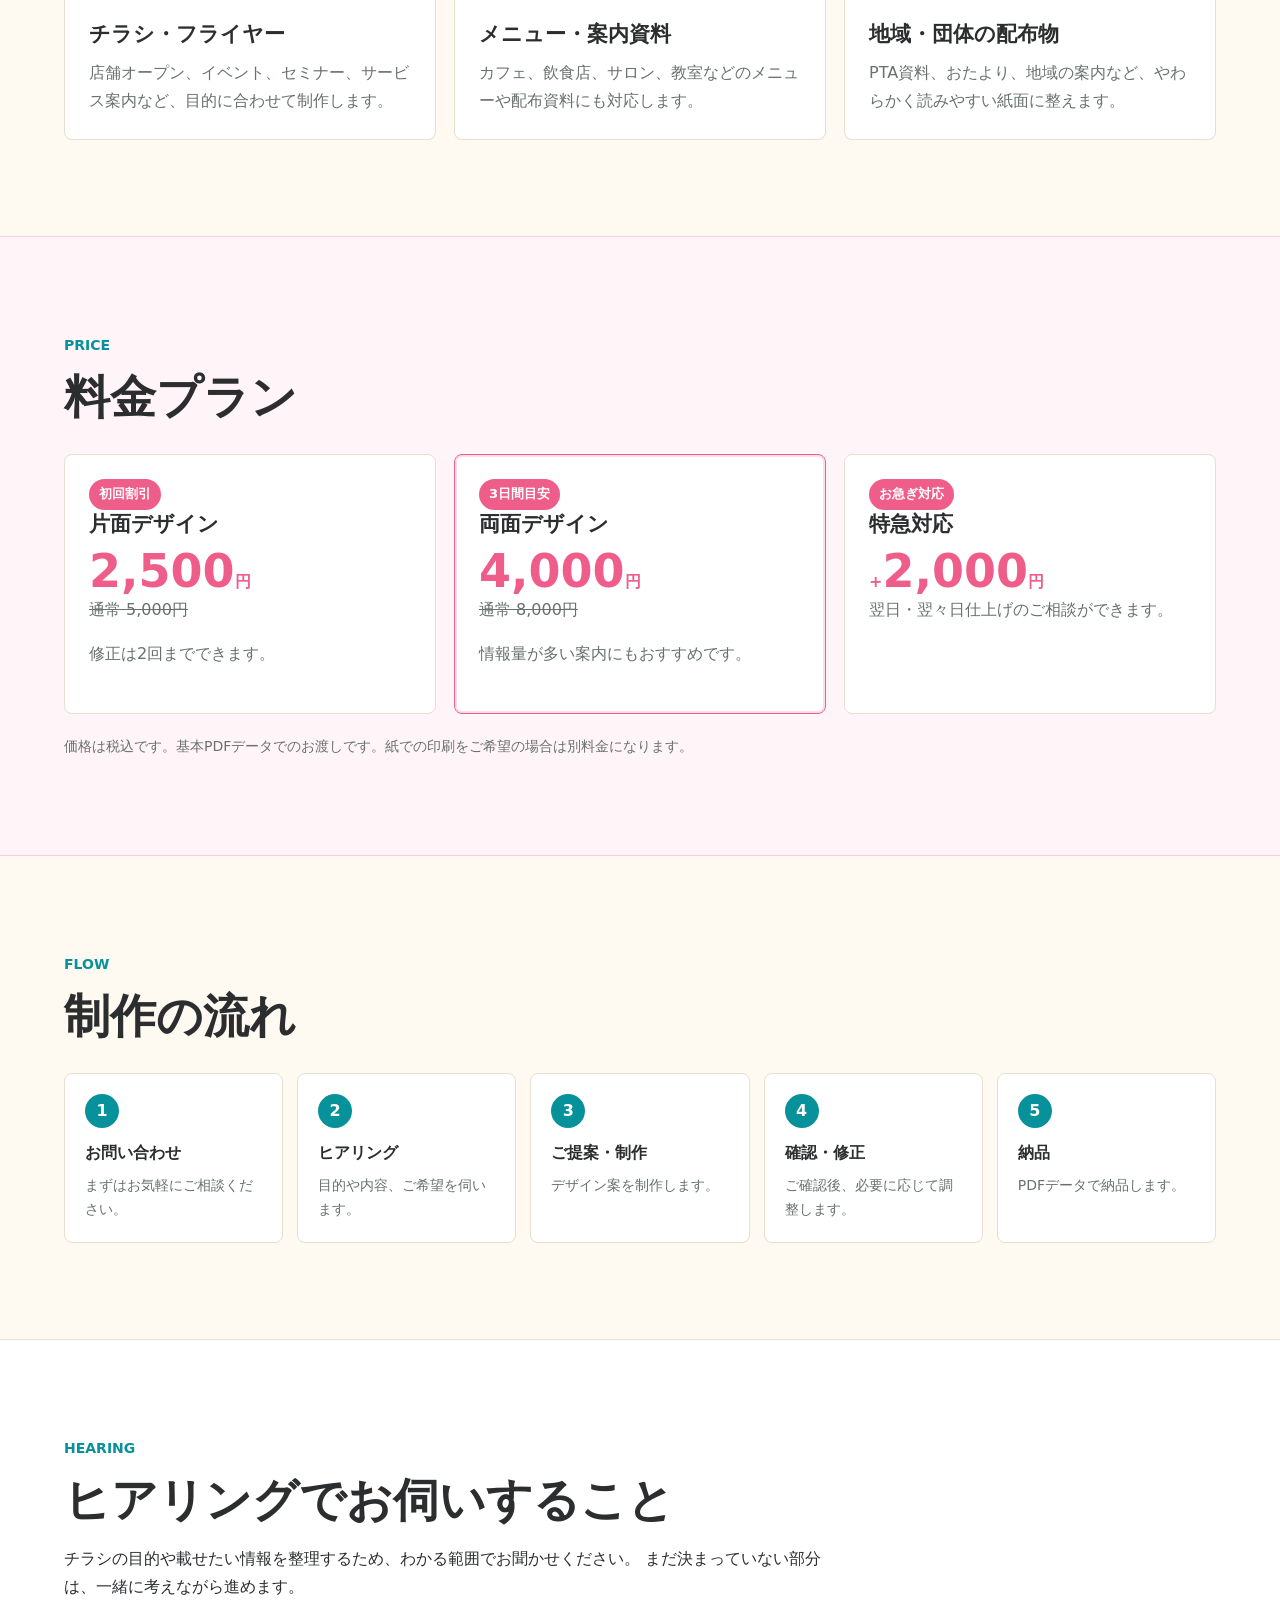
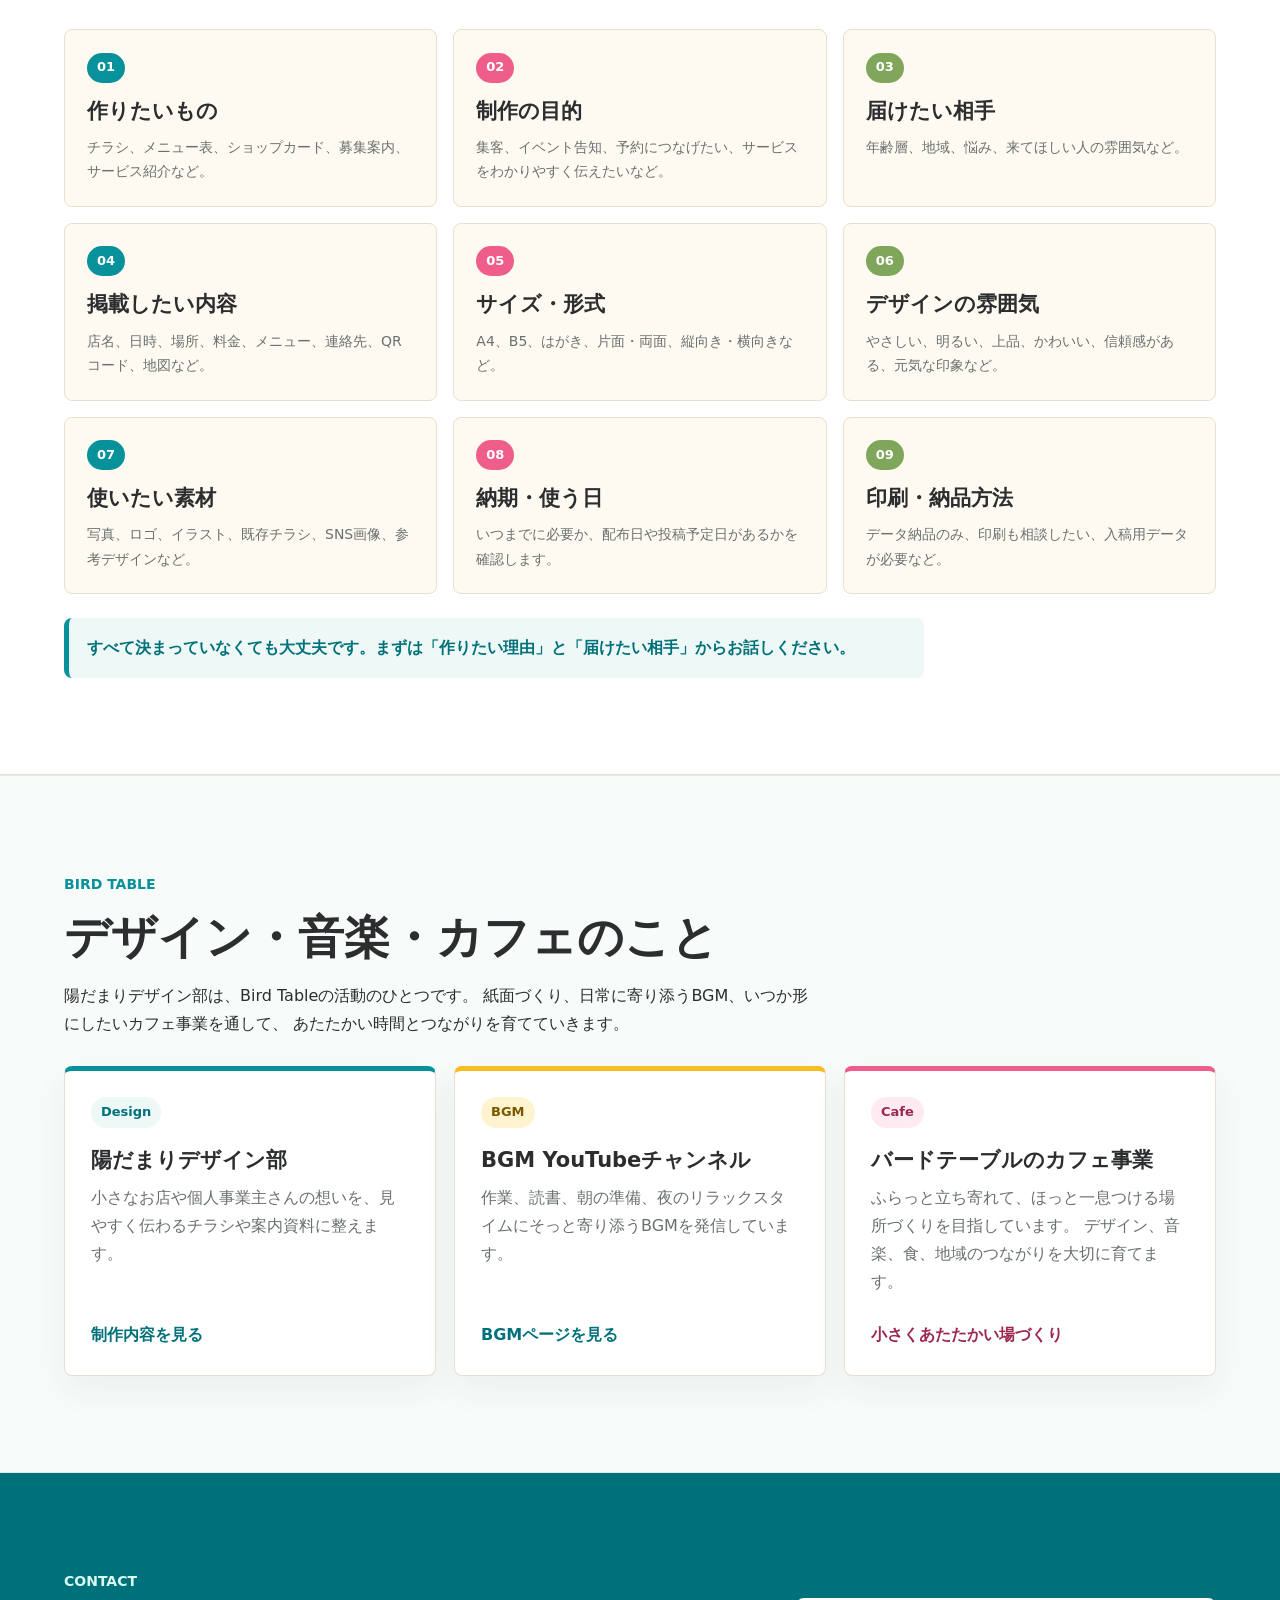
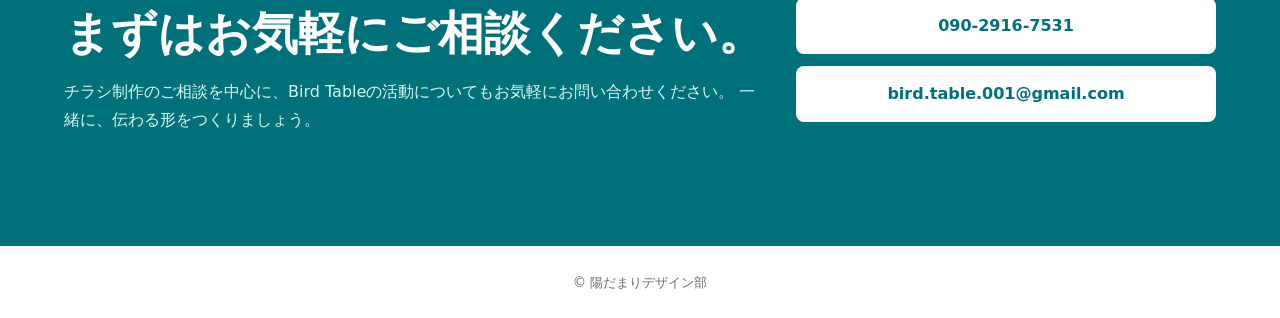
==== commit 12807a16: "Add BGM homepage" ====
--- a/index.html
+++ b/index.html
@@ -222,7 +222,7 @@
             <p>
               作業、読書、朝の準備、夜のリラックスタイムにそっと寄り添うBGMを発信しています。
             </p>
-            <span>カフェ時間に合う音楽づくり</span>
+            <a href="bgm.html">BGMページを見る</a>
           </article>
           <article class="activity-card cafe">
             <p class="activity-label">Cafe</p>
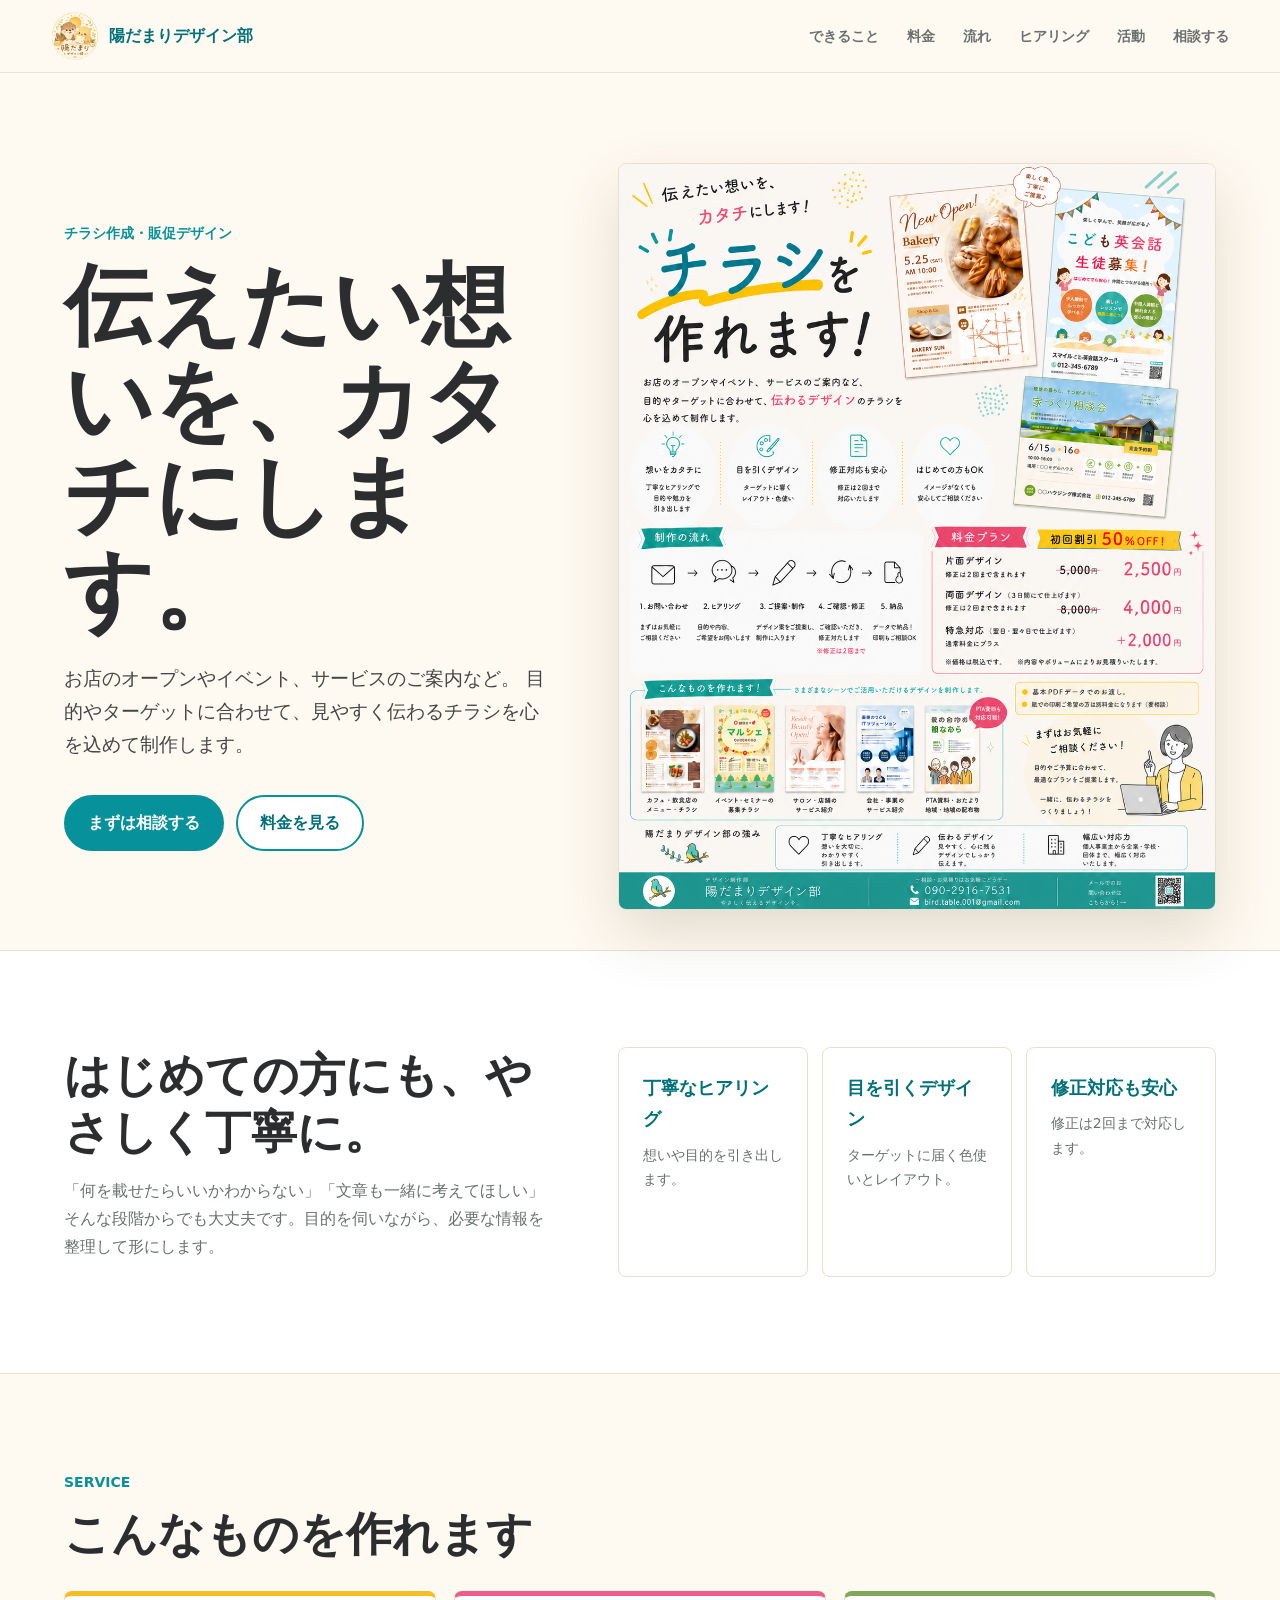
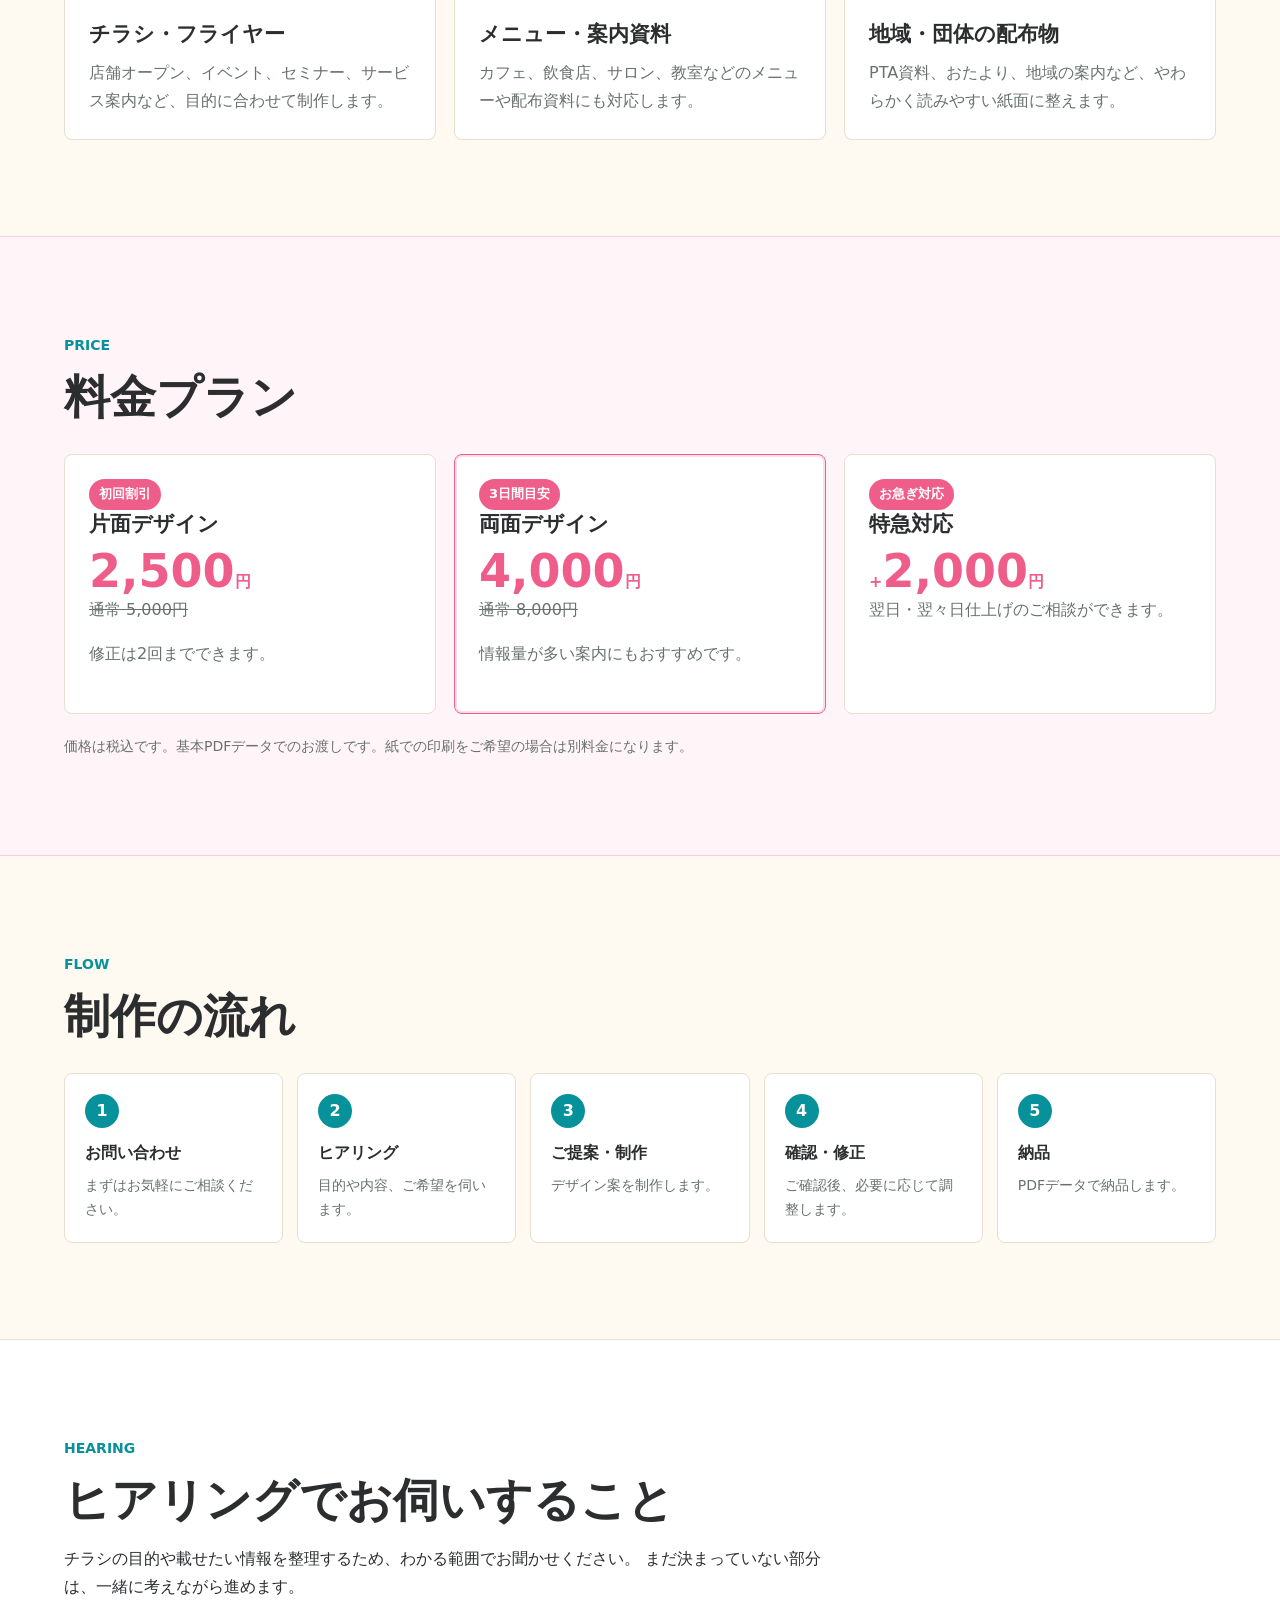
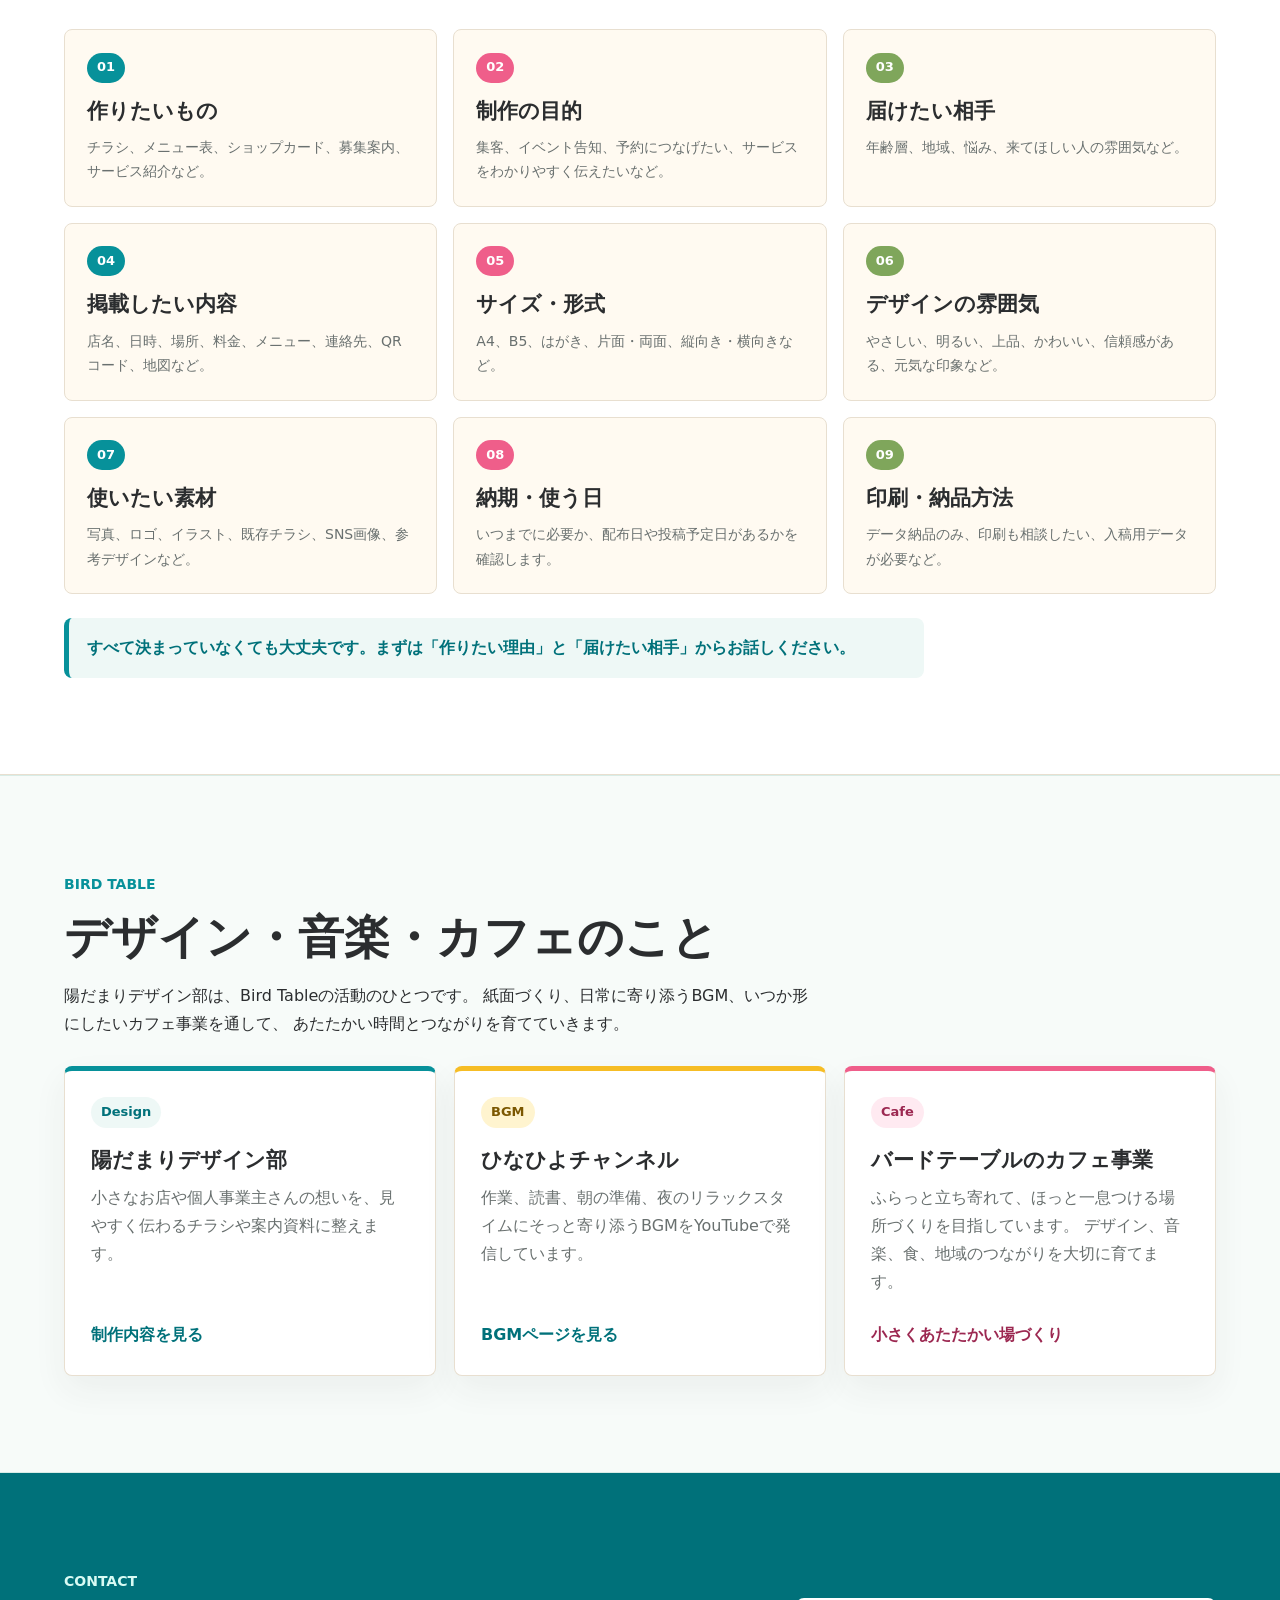
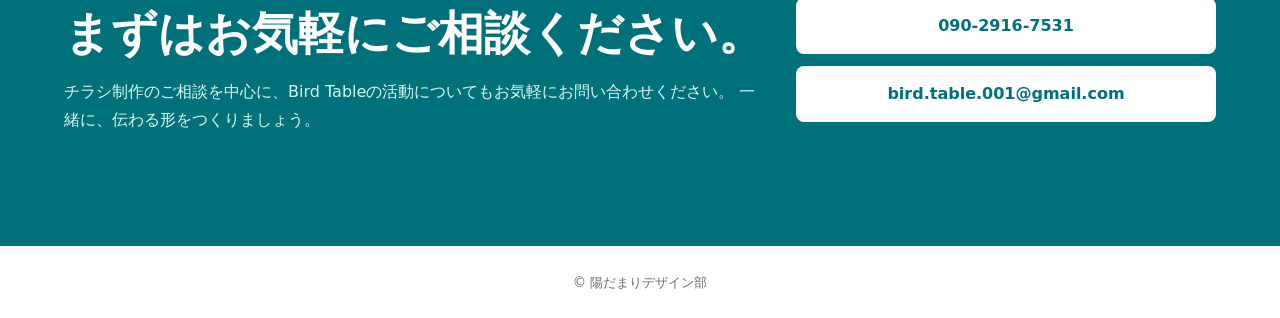
==== commit c89d9b55: "Update BGM page for Hinahiyo channel" ====
--- a/index.html
+++ b/index.html
@@ -218,9 +218,9 @@
           </article>
           <article class="activity-card music">
             <p class="activity-label">BGM</p>
-            <h3>BGM YouTubeチャンネル</h3>
+            <h3>ひなひよチャンネル</h3>
             <p>
-              作業、読書、朝の準備、夜のリラックスタイムにそっと寄り添うBGMを発信しています。
+              作業、読書、朝の準備、夜のリラックスタイムにそっと寄り添うBGMをYouTubeで発信しています。
             </p>
             <a href="bgm.html">BGMページを見る</a>
           </article>
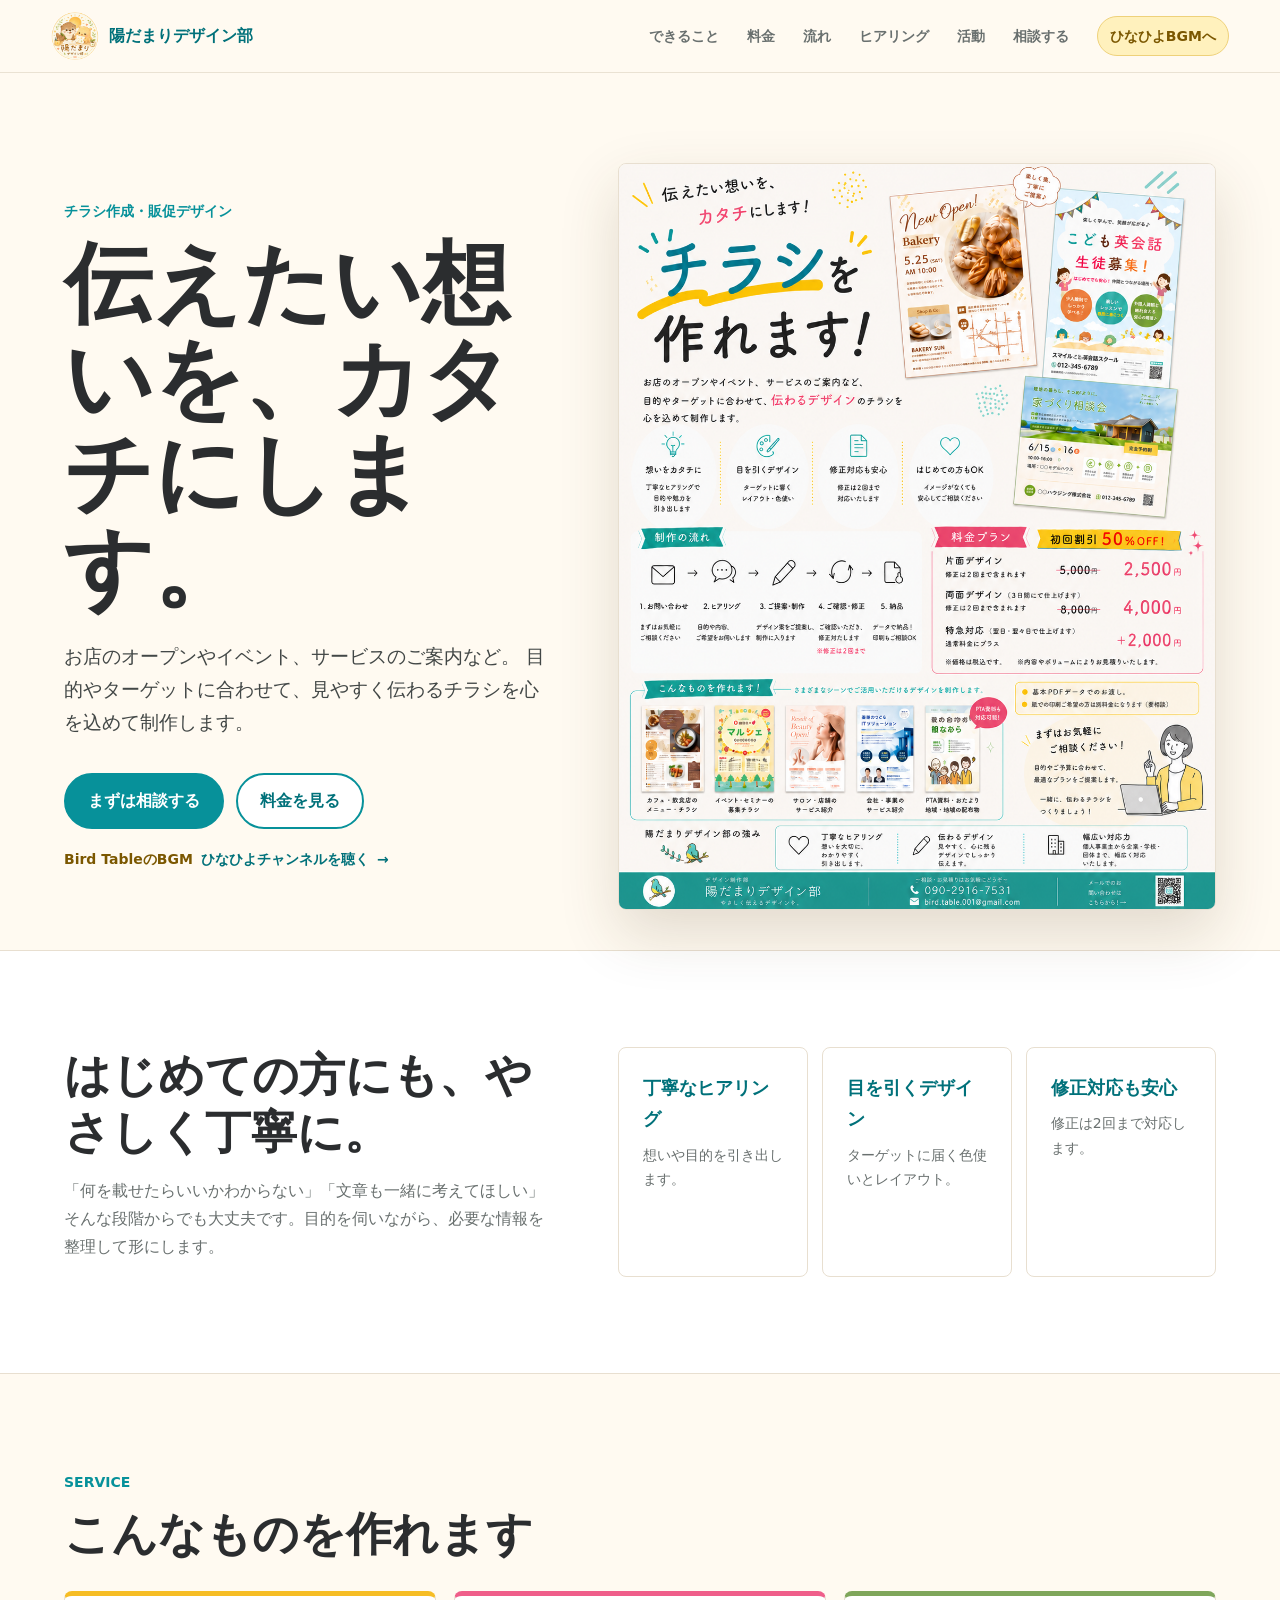
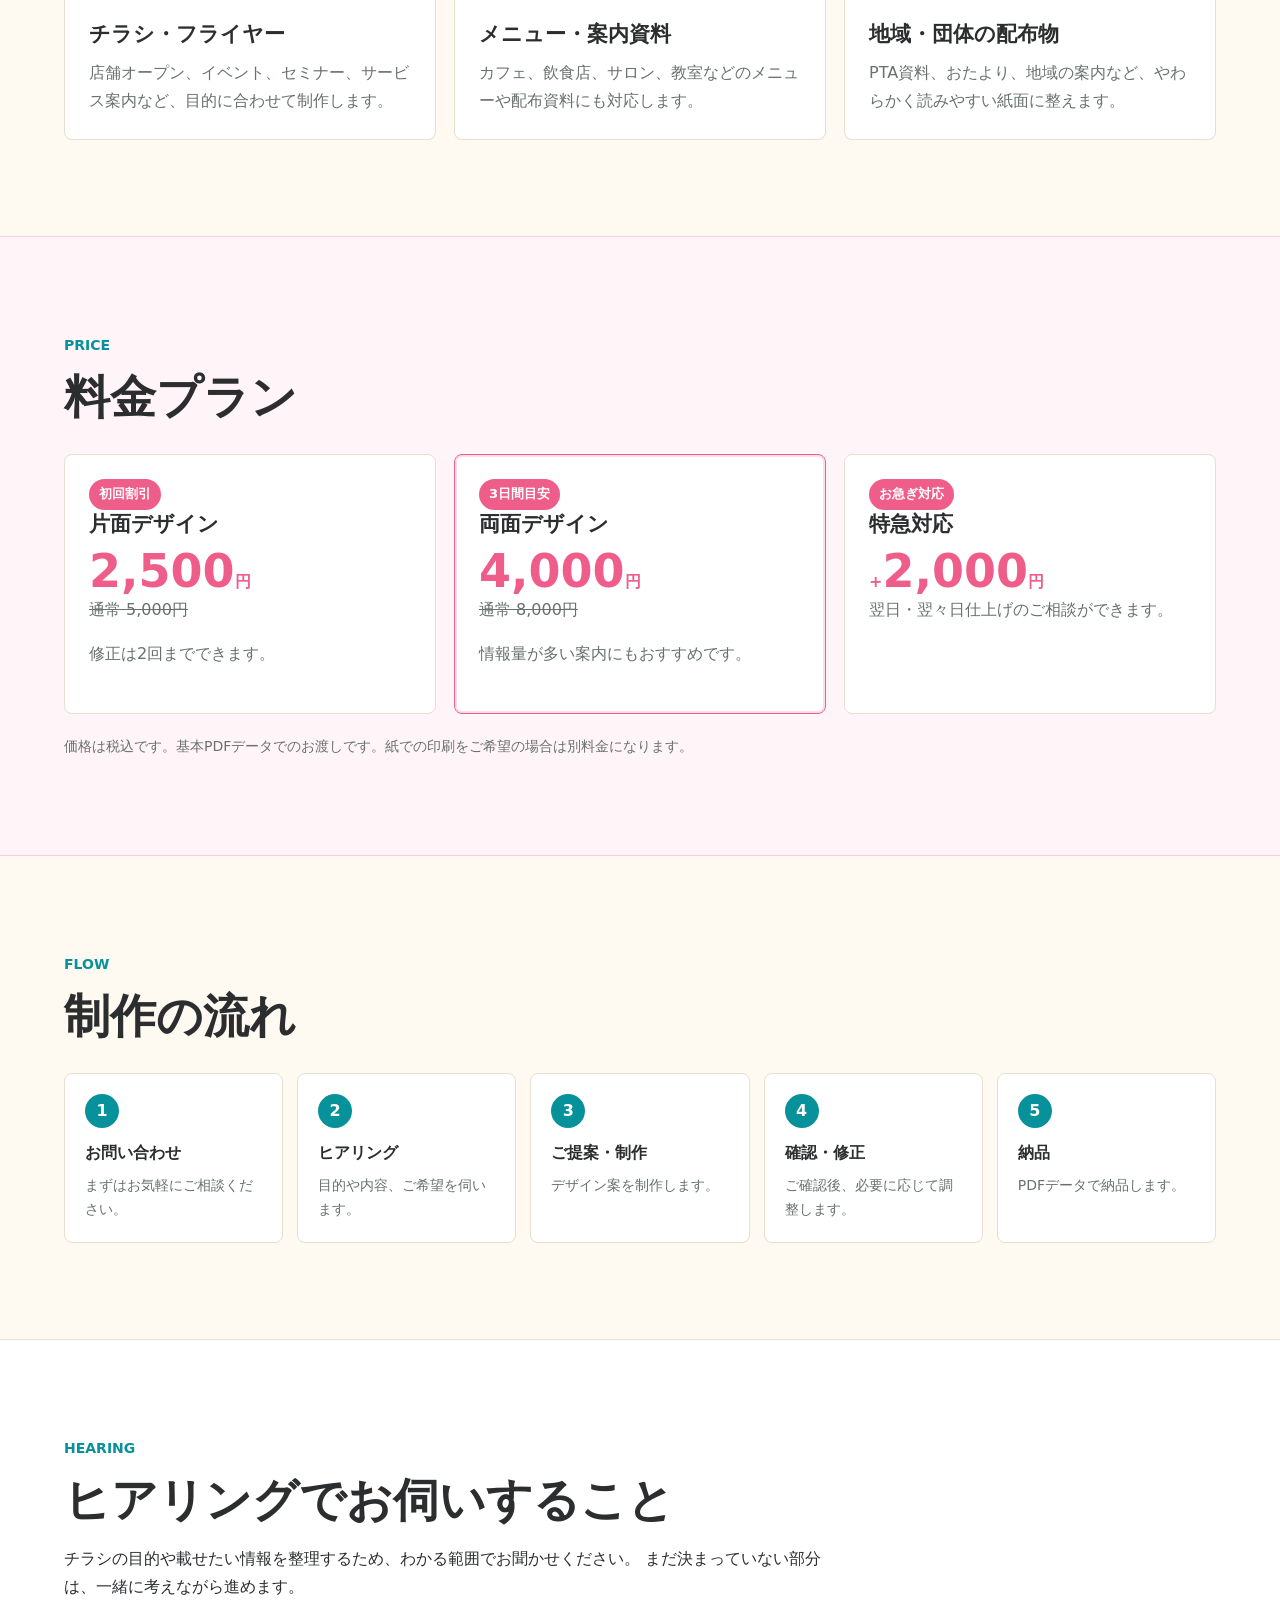
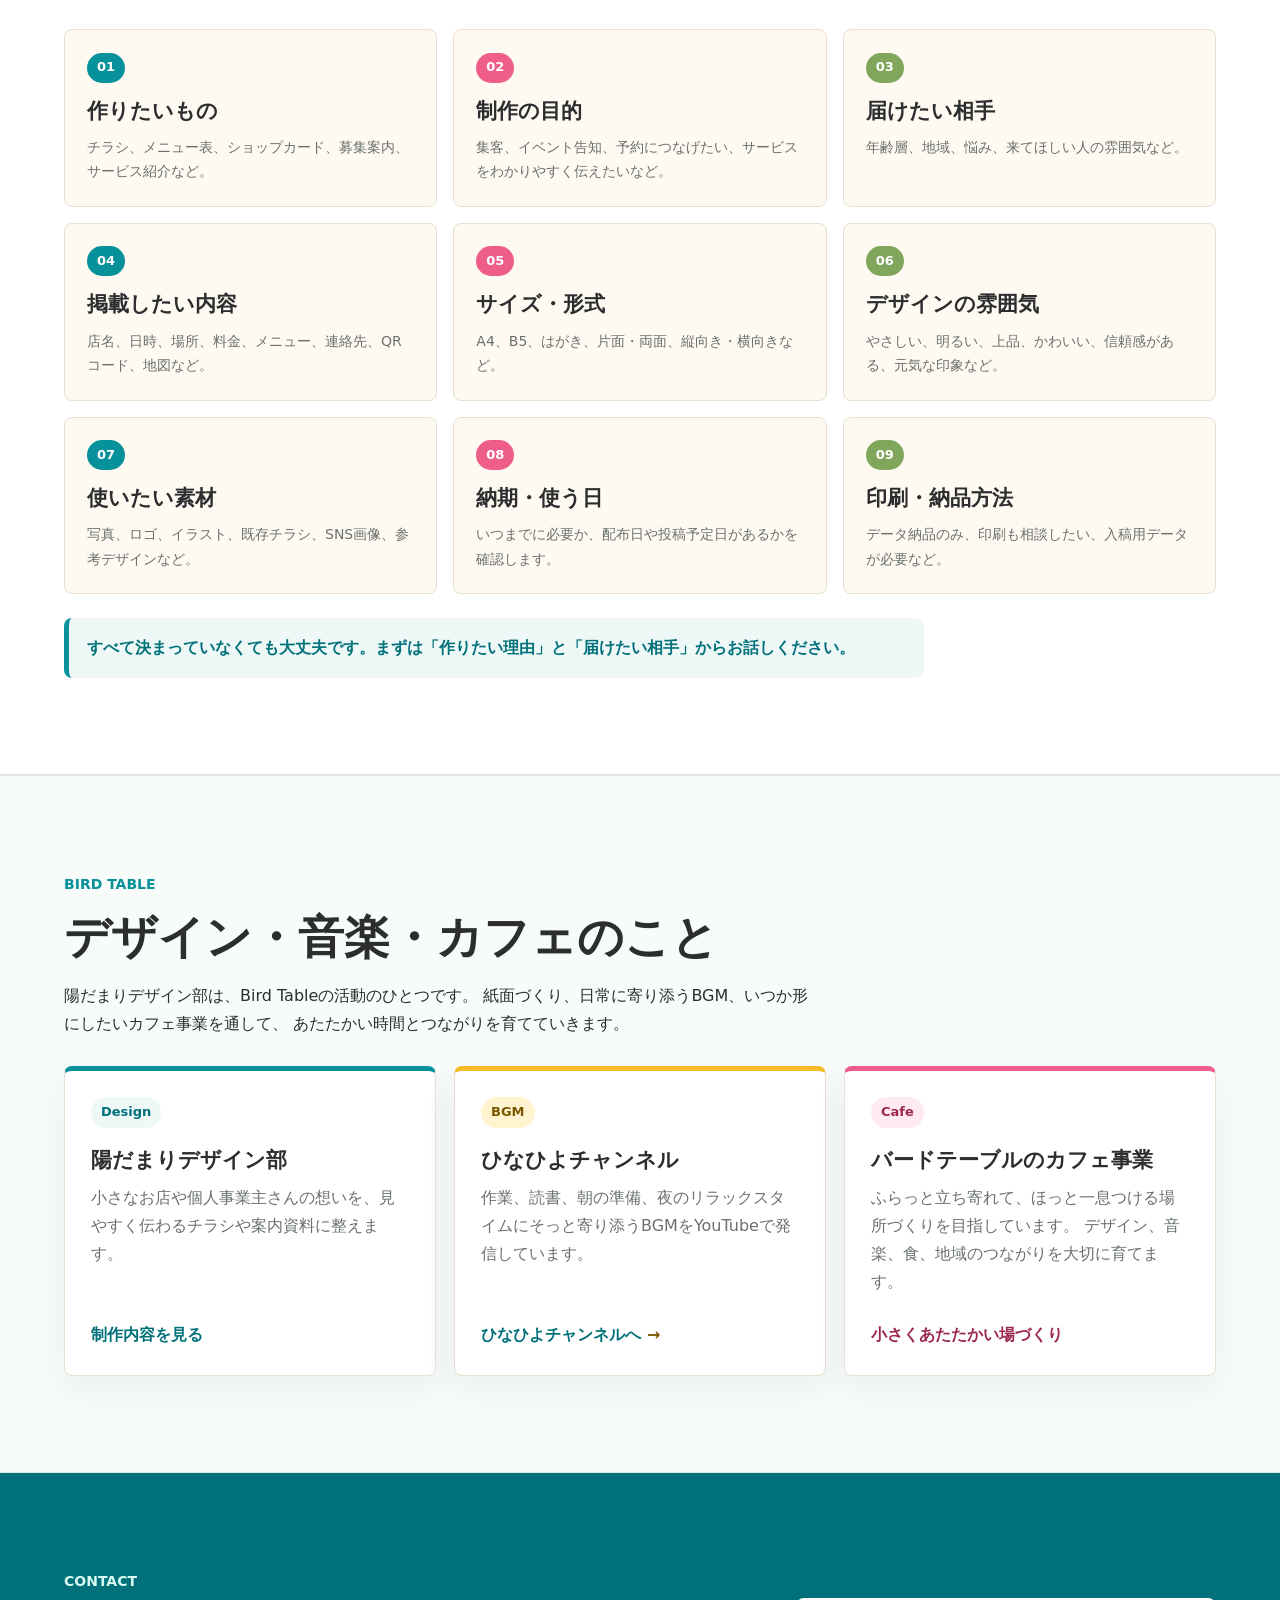
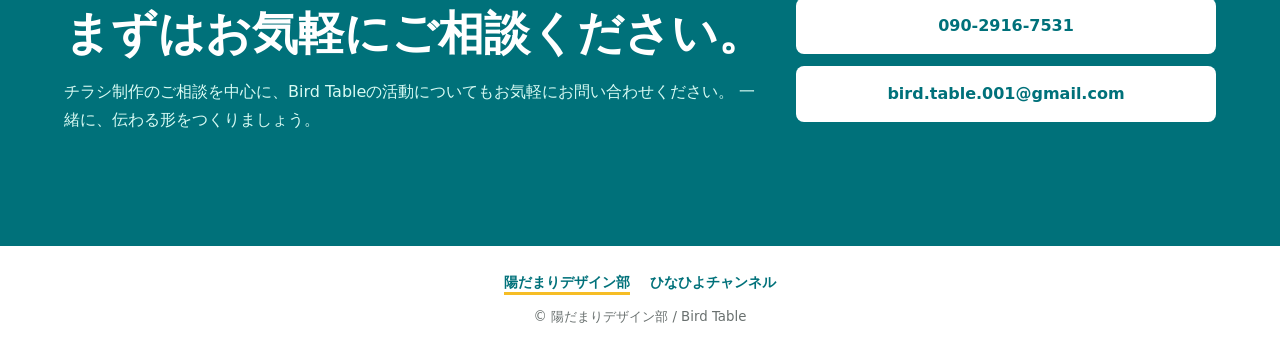
==== commit c8fddf82: "Link Hidamari and Hinahiyo sites" ====
--- a/index.html
+++ b/index.html
@@ -23,6 +23,7 @@
         <a href="#hearing">ヒアリング</a>
         <a href="#activities">活動</a>
         <a href="#contact">相談する</a>
+        <a class="connected-site-link" href="bgm.html">ひなひよBGMへ</a>
       </nav>
     </header>
 
@@ -39,6 +40,10 @@
             <a class="button primary" href="#contact">まずは相談する</a>
             <a class="button secondary" href="#price">料金を見る</a>
           </div>
+          <a class="hero-site-link" href="bgm.html">
+            <span>Bird TableのBGM</span>
+            ひなひよチャンネルを聴く <span aria-hidden="true">→</span>
+          </a>
         </div>
         <div class="hero-visual">
           <img src="assets/flyer-service.png" alt="陽だまりデザイン部のチラシ作成サービス案内">
@@ -222,7 +227,7 @@
             <p>
               作業、読書、朝の準備、夜のリラックスタイムにそっと寄り添うBGMをYouTubeで発信しています。
             </p>
-            <a href="bgm.html">BGMページを見る</a>
+            <a href="bgm.html">ひなひよチャンネルへ <span aria-hidden="true">→</span></a>
           </article>
           <article class="activity-card cafe">
             <p class="activity-label">Cafe</p>
@@ -253,7 +258,11 @@
     </main>
 
     <footer class="footer">
-      <small>&copy; 陽だまりデザイン部</small>
+      <nav class="footer-sites" aria-label="Bird Tableのサイト">
+        <a href="index.html" aria-current="page">陽だまりデザイン部</a>
+        <a href="bgm.html">ひなひよチャンネル</a>
+      </nav>
+      <small>&copy; 陽だまりデザイン部 / Bird Table</small>
     </footer>
   </body>
 </html>
--- a/styles.css
+++ b/styles.css
@@ -77,7 +77,29 @@
 }
 
 .nav a {
+  flex: 0 0 auto;
   text-decoration: none;
+  white-space: nowrap;
+}
+
+.nav a:hover,
+.nav a:focus-visible {
+  color: var(--teal-dark);
+}
+
+.connected-site-link {
+  padding: 7px 12px;
+  color: #7b5700;
+  background: #fff1bd;
+  border: 1px solid #eed17a;
+  border-radius: 999px;
+  white-space: nowrap;
+}
+
+.nav .connected-site-link:hover,
+.nav .connected-site-link:focus-visible {
+  color: #5f4300;
+  background: #ffe89a;
 }
 
 .hero {
@@ -140,6 +162,27 @@
   flex-wrap: wrap;
   gap: 12px;
   margin-top: 34px;
+}
+
+.hero-site-link {
+  display: inline-flex;
+  flex-wrap: wrap;
+  gap: 0 8px;
+  margin-top: 18px;
+  color: var(--teal-dark);
+  font-size: 14px;
+  font-weight: 800;
+  text-decoration: none;
+}
+
+.hero-site-link > span:first-child {
+  color: #7b5700;
+}
+
+.hero-site-link:hover,
+.hero-site-link:focus-visible {
+  text-decoration: underline;
+  text-underline-offset: 4px;
 }
 
 .button {
@@ -480,6 +523,11 @@
   text-decoration: none;
 }
 
+.activity-card a span {
+  margin: 0;
+  padding: 0 0 0 6px;
+}
+
 .activity-card.music span {
   color: #7b5700;
 }
@@ -519,10 +567,34 @@
 }
 
 .footer {
-  padding: 22px;
+  display: grid;
+  justify-items: center;
+  gap: 10px;
+  padding: 24px 22px;
   color: var(--muted);
   background: var(--white);
   text-align: center;
+}
+
+.footer-sites {
+  display: flex;
+  flex-wrap: wrap;
+  justify-content: center;
+  gap: 8px 20px;
+  font-size: 14px;
+  font-weight: 800;
+}
+
+.footer-sites a {
+  color: var(--teal-dark);
+  text-decoration: none;
+}
+
+.footer-sites a[aria-current="page"] {
+  text-decoration: underline;
+  text-decoration-color: var(--sun);
+  text-decoration-thickness: 3px;
+  text-underline-offset: 5px;
 }
 
 @media (max-width: 980px) {
@@ -562,6 +634,10 @@
     padding-bottom: 4px;
   }
 
+  .connected-site-link {
+    order: -1;
+  }
+
   .hero {
     padding-top: 28px;
   }
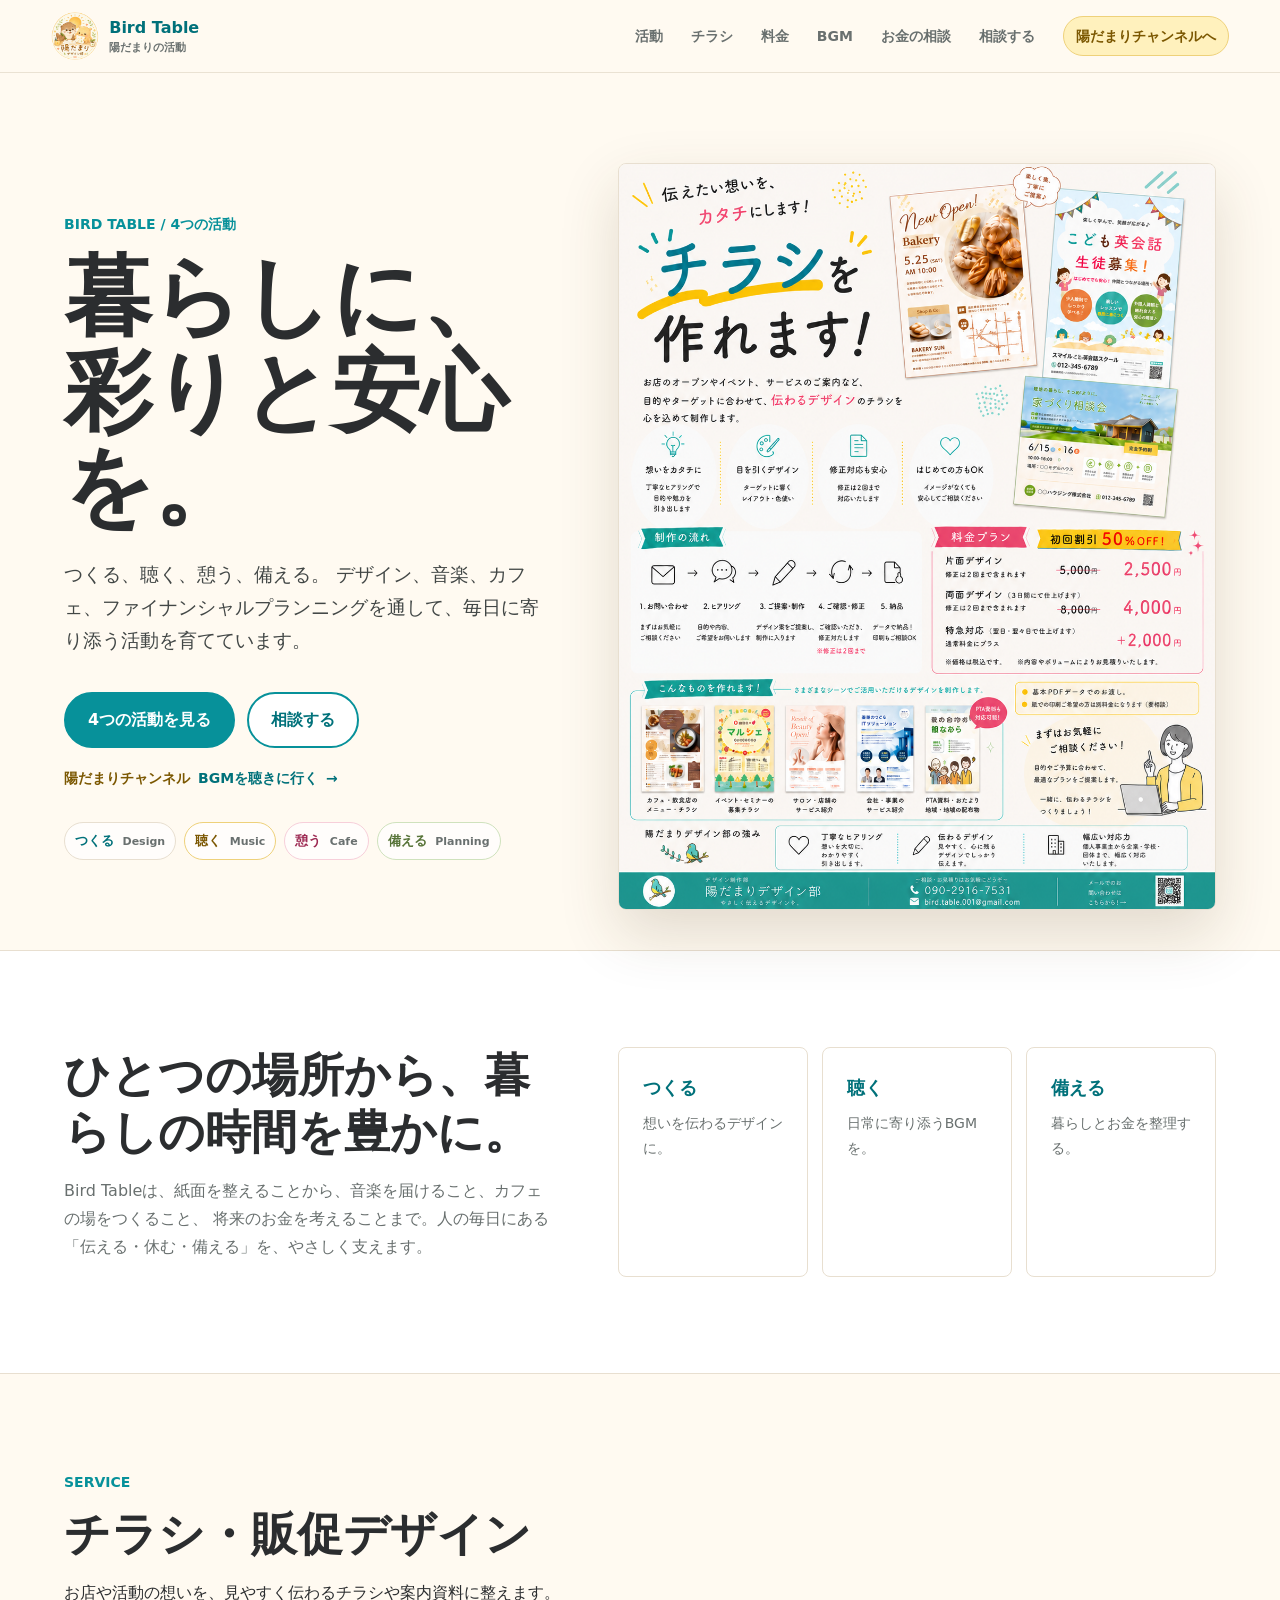
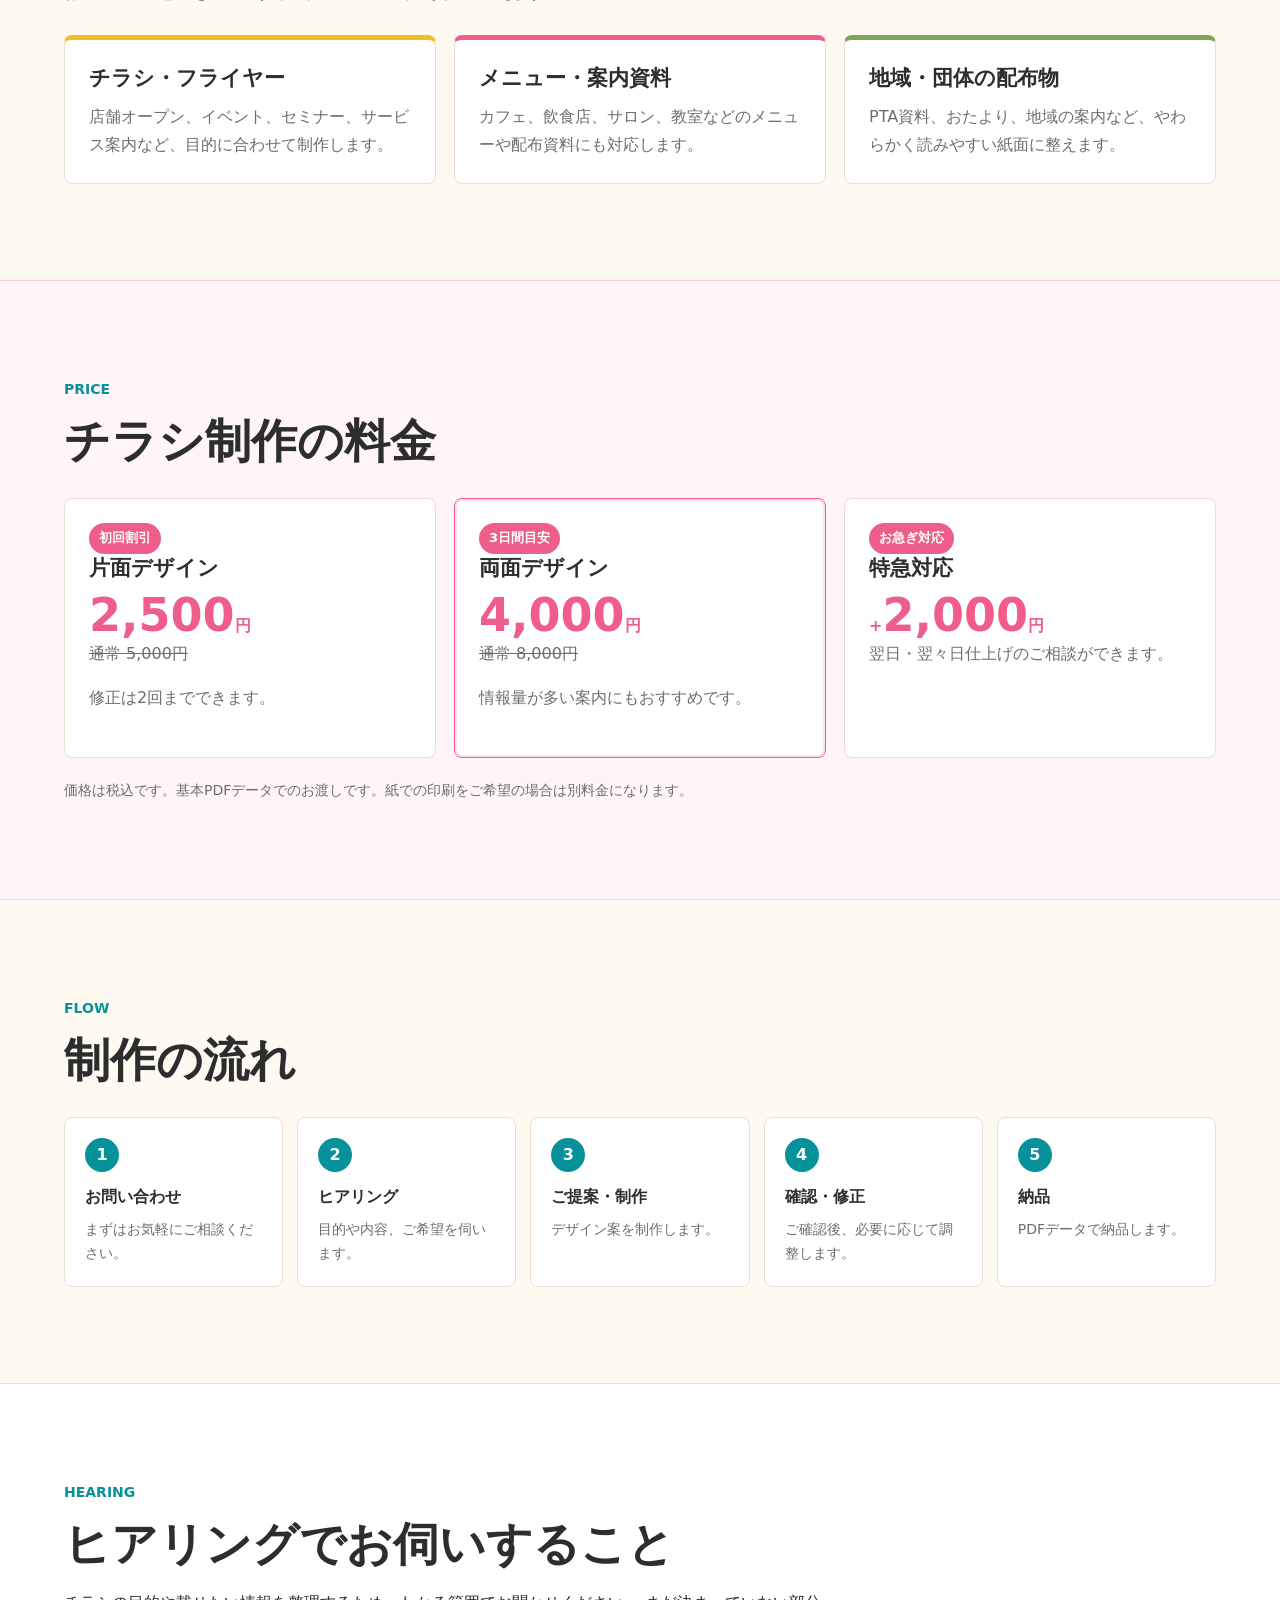
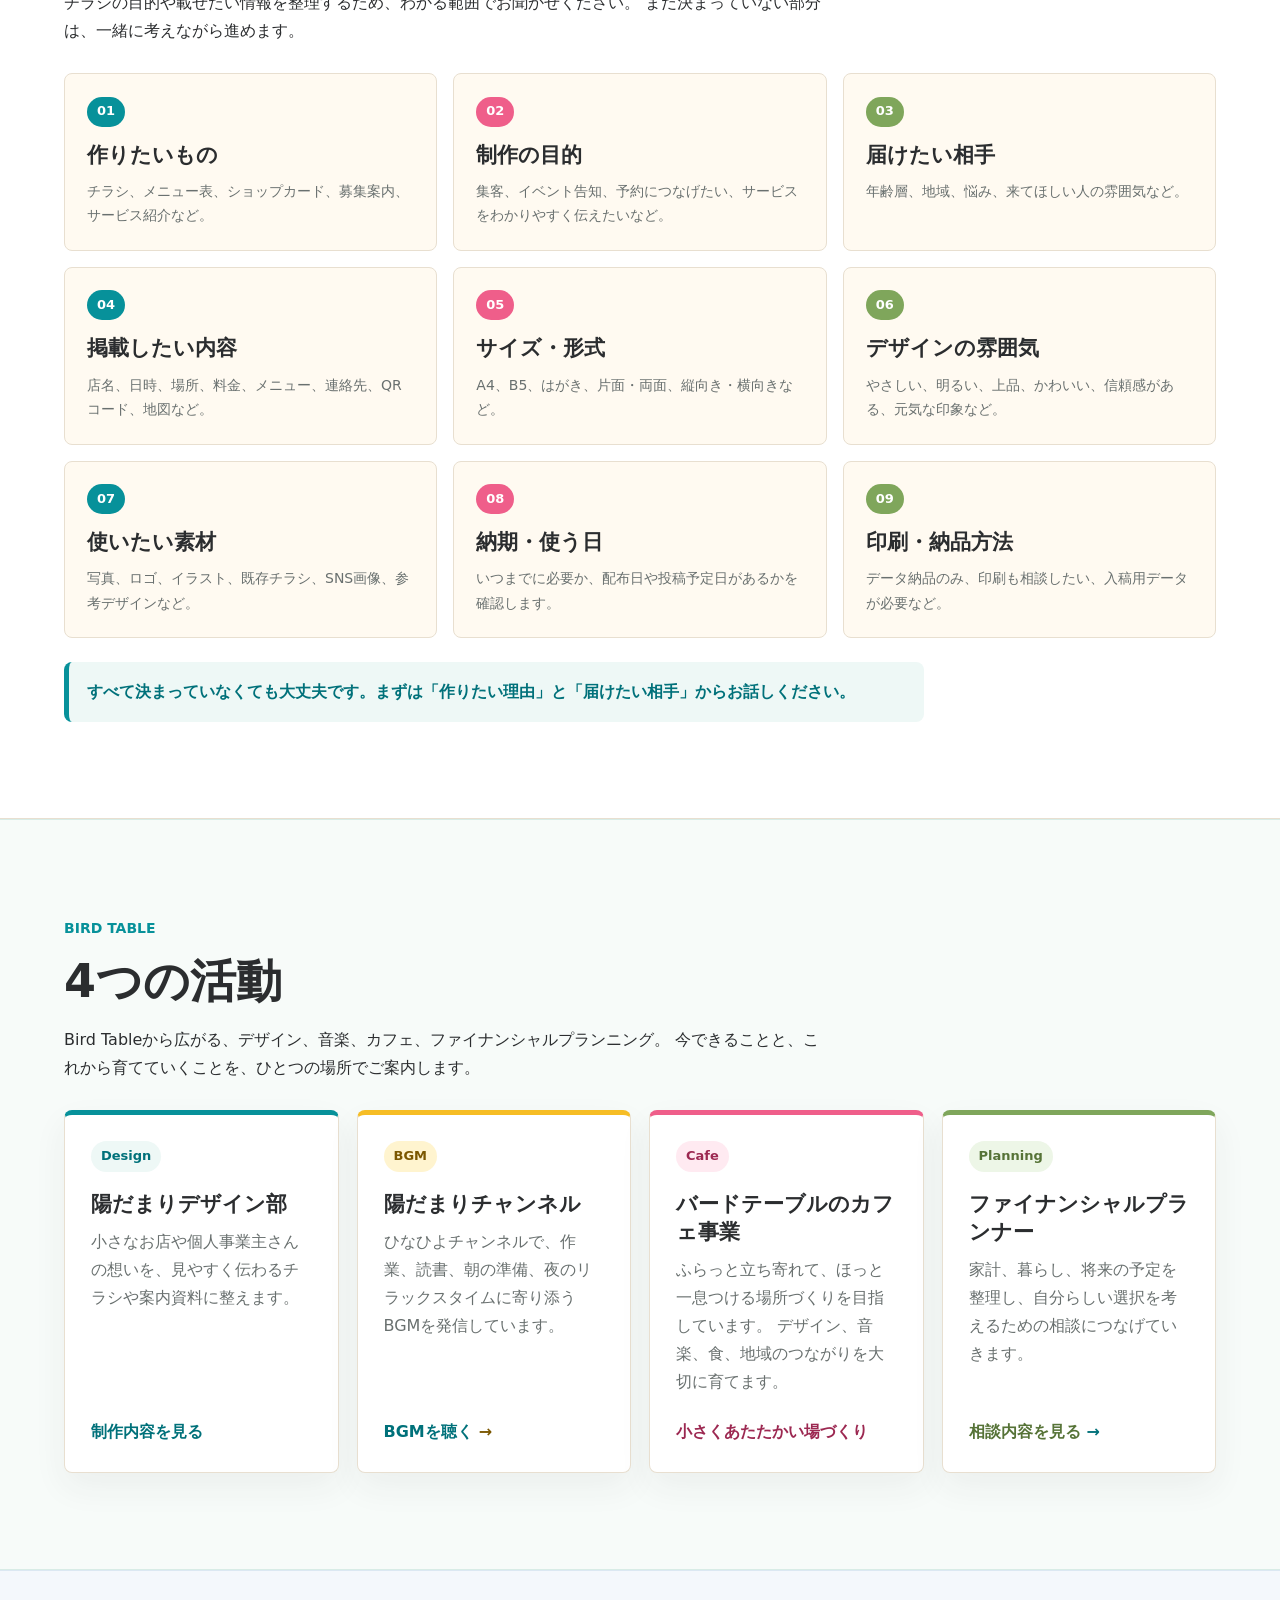
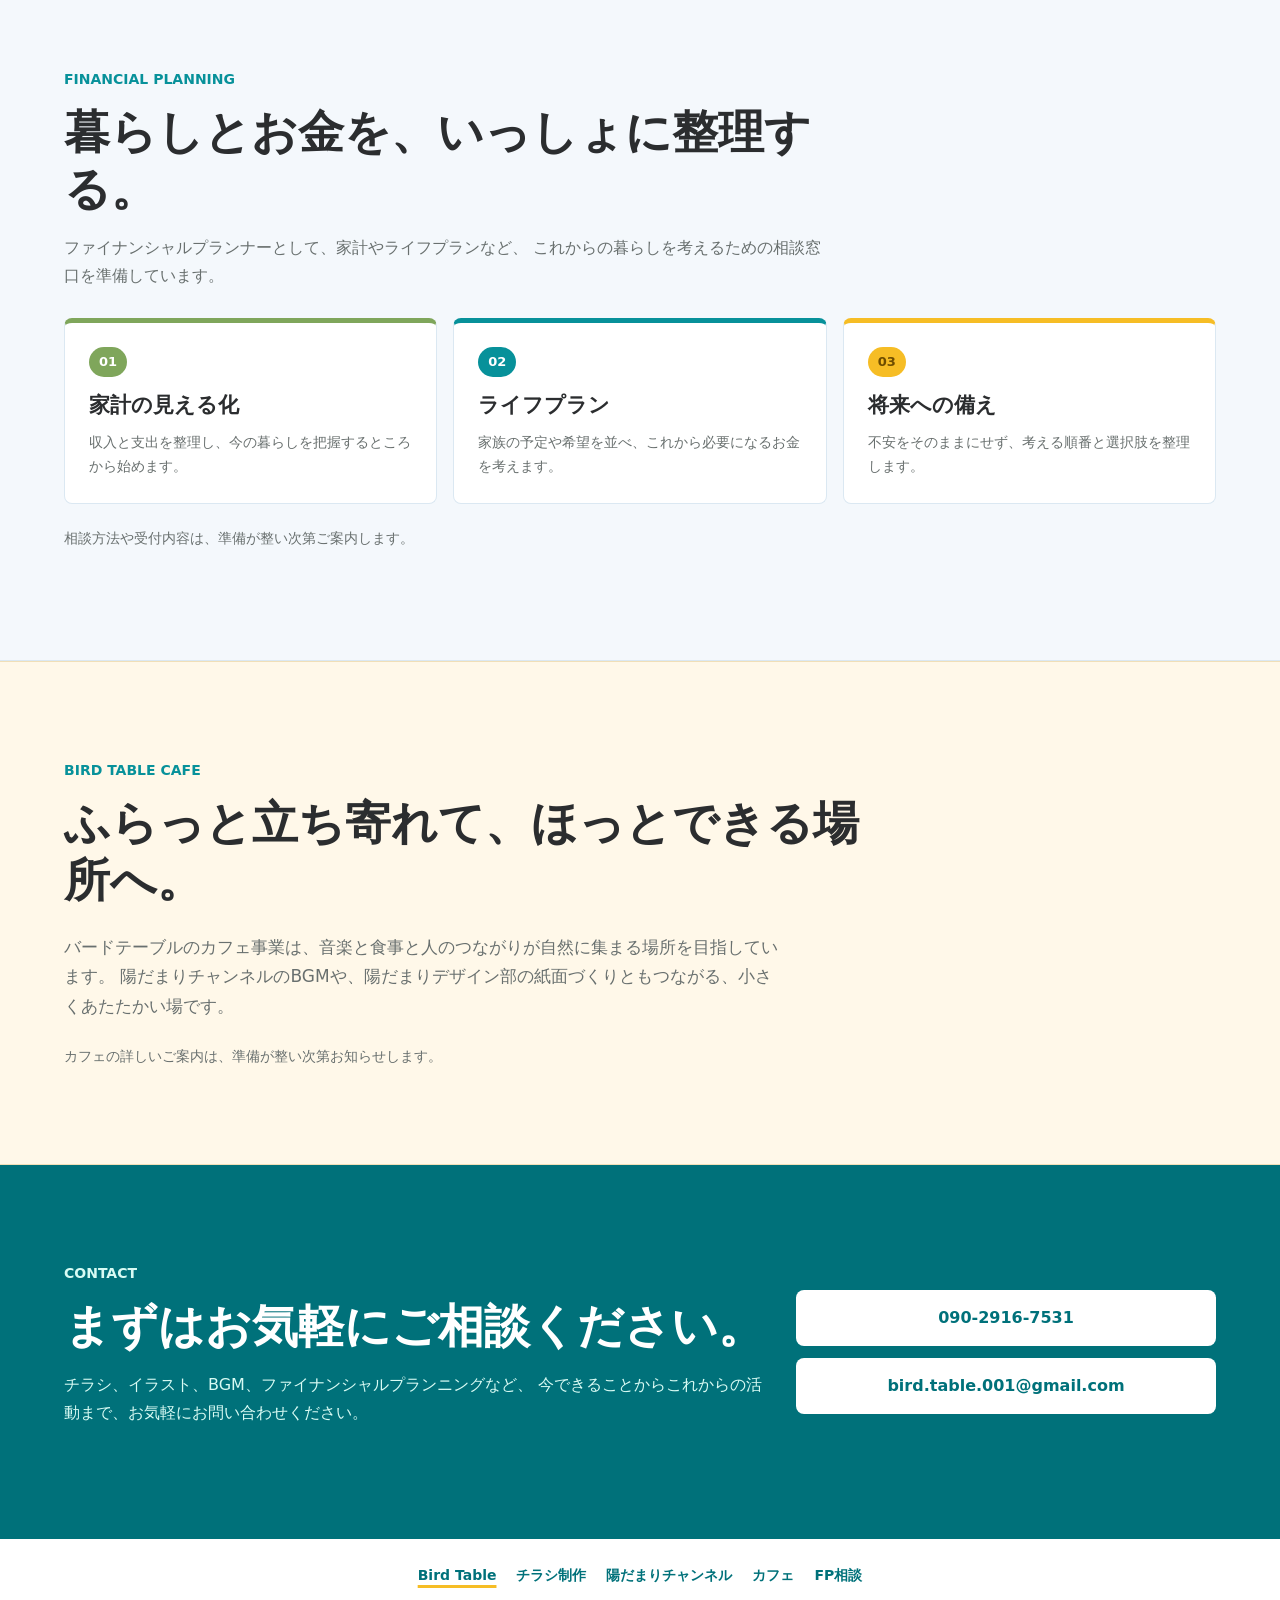
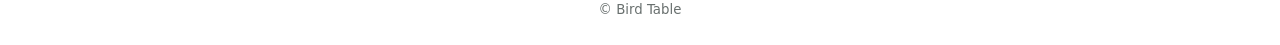
==== commit ccbda51d: "Unify Bird Table activities on homepage" ====
--- a/index.html
+++ b/index.html
@@ -3,73 +3,82 @@
   <head>
     <meta charset="utf-8">
     <meta name="viewport" content="width=device-width, initial-scale=1">
-    <title>陽だまりデザイン部 | チラシ作成・販促デザイン</title>
+    <title>Bird Table | デザイン・音楽・カフェ・お金の相談</title>
     <meta
       name="description"
-      content="陽だまりデザイン部は、小さなお店や個人事業主さんの想いを伝わるチラシに整えるデザインサービスです。チラシ、メニュー、募集案内、サービス紹介などご相談ください。"
+      content="Bird Tableは、陽だまりデザイン部のチラシ制作、陽だまりチャンネルのBGM、バードテーブルのカフェ、ファイナンシャルプランニングを通して、暮らしに寄り添う活動を届けます。"
     >
     <link rel="stylesheet" href="styles.css">
   </head>
   <body>
     <header class="site-header">
-      <a class="brand" href="#top" aria-label="陽だまりデザイン部 トップへ">
+      <a class="brand" href="#top" aria-label="Bird Table トップへ">
         <img src="assets/logo.png" alt="">
-        <span>陽だまりデザイン部</span>
+        <span class="brand-copy">
+          <strong>Bird Table</strong>
+          <small>陽だまりの活動</small>
+        </span>
       </a>
       <nav class="nav" aria-label="主要メニュー">
-        <a href="#service">できること</a>
+        <a href="#activities">活動</a>
+        <a href="#service">チラシ</a>
         <a href="#price">料金</a>
-        <a href="#flow">流れ</a>
-        <a href="#hearing">ヒアリング</a>
-        <a href="#activities">活動</a>
+        <a href="bgm.html">BGM</a>
+        <a href="#finance">お金の相談</a>
         <a href="#contact">相談する</a>
-        <a class="connected-site-link" href="bgm.html">ひなひよBGMへ</a>
+        <a class="connected-site-link" href="bgm.html">陽だまりチャンネルへ</a>
       </nav>
     </header>
 
     <main id="top">
       <section class="hero">
         <div class="hero-copy">
-          <p class="eyebrow">チラシ作成・販促デザイン</p>
-          <h1>伝えたい想いを、カタチにします。</h1>
+          <p class="eyebrow">Bird Table / 4つの活動</p>
+          <h1>暮らしに、彩りと安心を。</h1>
           <p class="lead">
-            お店のオープンやイベント、サービスのご案内など。
-            目的やターゲットに合わせて、見やすく伝わるチラシを心を込めて制作します。
+            つくる、聴く、憩う、備える。
+            デザイン、音楽、カフェ、ファイナンシャルプランニングを通して、毎日に寄り添う活動を育てています。
           </p>
           <div class="hero-actions">
-            <a class="button primary" href="#contact">まずは相談する</a>
-            <a class="button secondary" href="#price">料金を見る</a>
+            <a class="button primary" href="#activities">4つの活動を見る</a>
+            <a class="button secondary" href="#contact">相談する</a>
           </div>
           <a class="hero-site-link" href="bgm.html">
-            <span>Bird TableのBGM</span>
-            ひなひよチャンネルを聴く <span aria-hidden="true">→</span>
+            <span>陽だまりチャンネル</span>
+            BGMを聴きに行く <span aria-hidden="true">→</span>
           </a>
+          <ul class="hero-points" aria-label="Bird Tableの活動">
+            <li>つくる <span>Design</span></li>
+            <li>聴く <span>Music</span></li>
+            <li>憩う <span>Cafe</span></li>
+            <li>備える <span>Planning</span></li>
+          </ul>
         </div>
         <div class="hero-visual">
           <img src="assets/flyer-service.png" alt="陽だまりデザイン部のチラシ作成サービス案内">
         </div>
       </section>
 
-      <section class="intro" aria-label="陽だまりデザイン部の特徴">
+      <section class="intro" aria-label="Bird Tableの考え方">
         <div>
-          <h2>はじめての方にも、やさしく丁寧に。</h2>
-          <p>
-            「何を載せたらいいかわからない」「文章も一緒に考えてほしい」
-            そんな段階からでも大丈夫です。目的を伺いながら、必要な情報を整理して形にします。
+          <h2>ひとつの場所から、暮らしの時間を豊かに。</h2>
+          <p>
+            Bird Tableは、紙面を整えることから、音楽を届けること、カフェの場をつくること、
+            将来のお金を考えることまで。人の毎日にある「伝える・休む・備える」を、やさしく支えます。
           </p>
         </div>
         <ul class="feature-list">
           <li>
-            <strong>丁寧なヒアリング</strong>
-            <span>想いや目的を引き出します。</span>
+            <strong>つくる</strong>
+            <span>想いを伝わるデザインに。</span>
           </li>
           <li>
-            <strong>目を引くデザイン</strong>
-            <span>ターゲットに届く色使いとレイアウト。</span>
+            <strong>聴く</strong>
+            <span>日常に寄り添うBGMを。</span>
           </li>
           <li>
-            <strong>修正対応も安心</strong>
-            <span>修正は2回まで対応します。</span>
+            <strong>備える</strong>
+            <span>暮らしとお金を整理する。</span>
           </li>
         </ul>
       </section>
@@ -77,7 +86,8 @@
       <section id="service" class="section">
         <div class="section-heading">
           <p class="eyebrow">Service</p>
-          <h2>こんなものを作れます</h2>
+          <h2>チラシ・販促デザイン</h2>
+          <p>お店や活動の想いを、見やすく伝わるチラシや案内資料に整えます。</p>
         </div>
         <div class="service-grid">
           <article>
@@ -98,7 +108,7 @@
       <section id="price" class="section price-section">
         <div class="section-heading">
           <p class="eyebrow">Price</p>
-          <h2>料金プラン</h2>
+          <h2>チラシ制作の料金</h2>
         </div>
         <div class="price-grid">
           <article class="price-card">
@@ -205,11 +215,10 @@
       <section id="activities" class="section activities-section">
         <div class="section-heading">
           <p class="eyebrow">Bird Table</p>
-          <h2>デザイン・音楽・カフェのこと</h2>
-          <p>
-            陽だまりデザイン部は、Bird Tableの活動のひとつです。
-            紙面づくり、日常に寄り添うBGM、いつか形にしたいカフェ事業を通して、
-            あたたかい時間とつながりを育てていきます。
+          <h2>4つの活動</h2>
+          <p>
+            Bird Tableから広がる、デザイン、音楽、カフェ、ファイナンシャルプランニング。
+            今できることと、これから育てていくことを、ひとつの場所でご案内します。
           </p>
         </div>
         <div class="activity-grid">
@@ -223,11 +232,11 @@
           </article>
           <article class="activity-card music">
             <p class="activity-label">BGM</p>
-            <h3>ひなひよチャンネル</h3>
+            <h3>陽だまりチャンネル</h3>
             <p>
-              作業、読書、朝の準備、夜のリラックスタイムにそっと寄り添うBGMをYouTubeで発信しています。
+              ひなひよチャンネルで、作業、読書、朝の準備、夜のリラックスタイムに寄り添うBGMを発信しています。
             </p>
-            <a href="bgm.html">ひなひよチャンネルへ <span aria-hidden="true">→</span></a>
+            <a href="bgm.html">BGMを聴く <span aria-hidden="true">→</span></a>
           </article>
           <article class="activity-card cafe">
             <p class="activity-label">Cafe</p>
@@ -238,6 +247,55 @@
             </p>
             <span>小さくあたたかい場づくり</span>
           </article>
+          <article class="activity-card finance">
+            <p class="activity-label">Planning</p>
+            <h3>ファイナンシャルプランナー</h3>
+            <p>
+              家計、暮らし、将来の予定を整理し、自分らしい選択を考えるための相談につなげていきます。
+            </p>
+            <a href="#finance">相談内容を見る <span aria-hidden="true">→</span></a>
+          </article>
+        </div>
+      </section>
+
+      <section id="finance" class="section finance-section">
+        <div class="section-heading">
+          <p class="eyebrow">Financial Planning</p>
+          <h2>暮らしとお金を、いっしょに整理する。</h2>
+          <p>
+            ファイナンシャルプランナーとして、家計やライフプランなど、
+            これからの暮らしを考えるための相談窓口を準備しています。
+          </p>
+        </div>
+        <div class="finance-grid">
+          <article>
+            <span>01</span>
+            <h3>家計の見える化</h3>
+            <p>収入と支出を整理し、今の暮らしを把握するところから始めます。</p>
+          </article>
+          <article>
+            <span>02</span>
+            <h3>ライフプラン</h3>
+            <p>家族の予定や希望を並べ、これから必要になるお金を考えます。</p>
+          </article>
+          <article>
+            <span>03</span>
+            <h3>将来への備え</h3>
+            <p>不安をそのままにせず、考える順番と選択肢を整理します。</p>
+          </article>
+        </div>
+        <p class="section-note">相談方法や受付内容は、準備が整い次第ご案内します。</p>
+      </section>
+
+      <section id="cafe" class="section cafe-section">
+        <div class="cafe-copy">
+          <p class="eyebrow">Bird Table Cafe</p>
+          <h2>ふらっと立ち寄れて、ほっとできる場所へ。</h2>
+          <p>
+            バードテーブルのカフェ事業は、音楽と食事と人のつながりが自然に集まる場所を目指しています。
+            陽だまりチャンネルのBGMや、陽だまりデザイン部の紙面づくりともつながる、小さくあたたかい場です。
+          </p>
+          <span class="section-note">カフェの詳しいご案内は、準備が整い次第お知らせします。</span>
         </div>
       </section>
 
@@ -246,8 +304,8 @@
           <p class="eyebrow">Contact</p>
           <h2>まずはお気軽にご相談ください。</h2>
           <p>
-            チラシ制作のご相談を中心に、Bird Tableの活動についてもお気軽にお問い合わせください。
-            一緒に、伝わる形をつくりましょう。
+            チラシ、イラスト、BGM、ファイナンシャルプランニングなど、
+            今できることからこれからの活動まで、お気軽にお問い合わせください。
           </p>
         </div>
         <div class="contact-box">
@@ -259,10 +317,13 @@
 
     <footer class="footer">
       <nav class="footer-sites" aria-label="Bird Tableのサイト">
-        <a href="index.html" aria-current="page">陽だまりデザイン部</a>
-        <a href="bgm.html">ひなひよチャンネル</a>
+        <a href="index.html" aria-current="page">Bird Table</a>
+        <a href="#service">チラシ制作</a>
+        <a href="bgm.html">陽だまりチャンネル</a>
+        <a href="#cafe">カフェ</a>
+        <a href="#finance">FP相談</a>
       </nav>
-      <small>&copy; 陽だまりデザイン部 / Bird Table</small>
+      <small>&copy; Bird Table</small>
     </footer>
   </body>
 </html>
--- a/styles.css
+++ b/styles.css
@@ -61,6 +61,23 @@
   white-space: nowrap;
 }
 
+.brand-copy {
+  display: grid;
+  gap: 0;
+  line-height: 1.2;
+}
+
+.brand-copy strong {
+  font-size: 16px;
+}
+
+.brand-copy small {
+  margin-top: 3px;
+  color: var(--muted);
+  font-size: 11px;
+  font-weight: 700;
+}
+
 .brand img {
   width: 48px;
   height: 48px;
@@ -177,6 +194,47 @@
 
 .hero-site-link > span:first-child {
   color: #7b5700;
+}
+
+.hero-points {
+  display: flex;
+  flex-wrap: wrap;
+  gap: 8px;
+  margin: 30px 0 0;
+  padding: 0;
+  list-style: none;
+}
+
+.hero-points li {
+  padding: 7px 10px;
+  color: var(--teal-dark);
+  background: rgba(255, 255, 255, 0.72);
+  border: 1px solid var(--line);
+  border-radius: 999px;
+  font-size: 13px;
+  font-weight: 900;
+}
+
+.hero-points li:nth-child(2) {
+  color: #7b5700;
+  border-color: #eed17a;
+}
+
+.hero-points li:nth-child(3) {
+  color: #9c2851;
+  border-color: #f7cfda;
+}
+
+.hero-points li:nth-child(4) {
+  color: #567337;
+  border-color: #cfe2bd;
+}
+
+.hero-points span {
+  margin-left: 4px;
+  color: var(--muted);
+  font-size: 11px;
+  font-weight: 700;
 }
 
 .hero-site-link:hover,
@@ -458,7 +516,7 @@
 
 .activity-grid {
   display: grid;
-  grid-template-columns: repeat(3, minmax(0, 1fr));
+  grid-template-columns: repeat(4, minmax(0, 1fr));
   gap: 18px;
 }
 
@@ -485,6 +543,10 @@
   border-top: 5px solid var(--pink);
 }
 
+.activity-card.finance {
+  border-top: 5px solid var(--leaf);
+}
+
 .activity-label {
   width: fit-content;
   margin: 0 0 18px;
@@ -536,6 +598,99 @@
   color: #9c2851;
 }
 
+.activity-card.finance .activity-label {
+  color: #567337;
+  background: #edf6e7;
+}
+
+.activity-card.finance a {
+  color: #567337;
+}
+
+.finance-section {
+  background: #f4f8fc;
+  border-block: 1px solid #dbe8f2;
+}
+
+.finance-section .section-heading p:not(.eyebrow) {
+  color: var(--muted);
+}
+
+.finance-grid {
+  display: grid;
+  grid-template-columns: repeat(3, minmax(0, 1fr));
+  gap: 16px;
+}
+
+.finance-grid article {
+  padding: 24px;
+  background: var(--white);
+  border: 1px solid #dbe8f2;
+  border-top: 5px solid var(--leaf);
+  border-radius: 8px;
+}
+
+.finance-grid article:nth-child(2) {
+  border-top-color: var(--teal);
+}
+
+.finance-grid article:nth-child(3) {
+  border-top-color: var(--sun);
+}
+
+.finance-grid span {
+  display: inline-flex;
+  align-items: center;
+  justify-content: center;
+  min-width: 38px;
+  height: 30px;
+  margin-bottom: 14px;
+  padding: 0 10px;
+  color: var(--white);
+  background: var(--leaf);
+  border-radius: 999px;
+  font-size: 13px;
+  font-weight: 900;
+}
+
+.finance-grid article:nth-child(2) span {
+  background: var(--teal);
+}
+
+.finance-grid article:nth-child(3) span {
+  color: #6e4d00;
+  background: var(--sun);
+}
+
+.finance-grid p {
+  margin: 0;
+  color: var(--muted);
+  font-size: 14px;
+}
+
+.section-note {
+  display: block;
+  margin-top: 22px;
+  color: var(--muted);
+  font-size: 14px;
+}
+
+.cafe-section {
+  background: #fff8e9;
+  border-block: 1px solid #f0dfb8;
+}
+
+.cafe-copy {
+  max-width: 820px;
+}
+
+.cafe-copy p:not(.eyebrow) {
+  max-width: 720px;
+  margin: 24px 0 0;
+  color: var(--muted);
+  font-size: 17px;
+}
+
 .contact {
   display: grid;
   grid-template-columns: minmax(0, 1fr) minmax(300px, 420px);
@@ -611,9 +766,13 @@
   .service-grid,
   .price-grid,
   .hearing-grid,
-  .activity-grid,
   .feature-list {
     grid-template-columns: 1fr;
+  }
+
+  .activity-grid,
+  .finance-grid {
+    grid-template-columns: repeat(2, minmax(0, 1fr));
   }
 
   .flow-list {
@@ -642,6 +801,10 @@
     padding-top: 28px;
   }
 
+  .hero-points {
+    margin-top: 24px;
+  }
+
   .hero-visual img {
     max-height: 68vh;
     object-fit: contain;
@@ -651,6 +814,11 @@
     grid-template-columns: 1fr;
   }
 
+  .activity-grid,
+  .finance-grid {
+    grid-template-columns: 1fr;
+  }
+
   .button {
     width: 100%;
   }
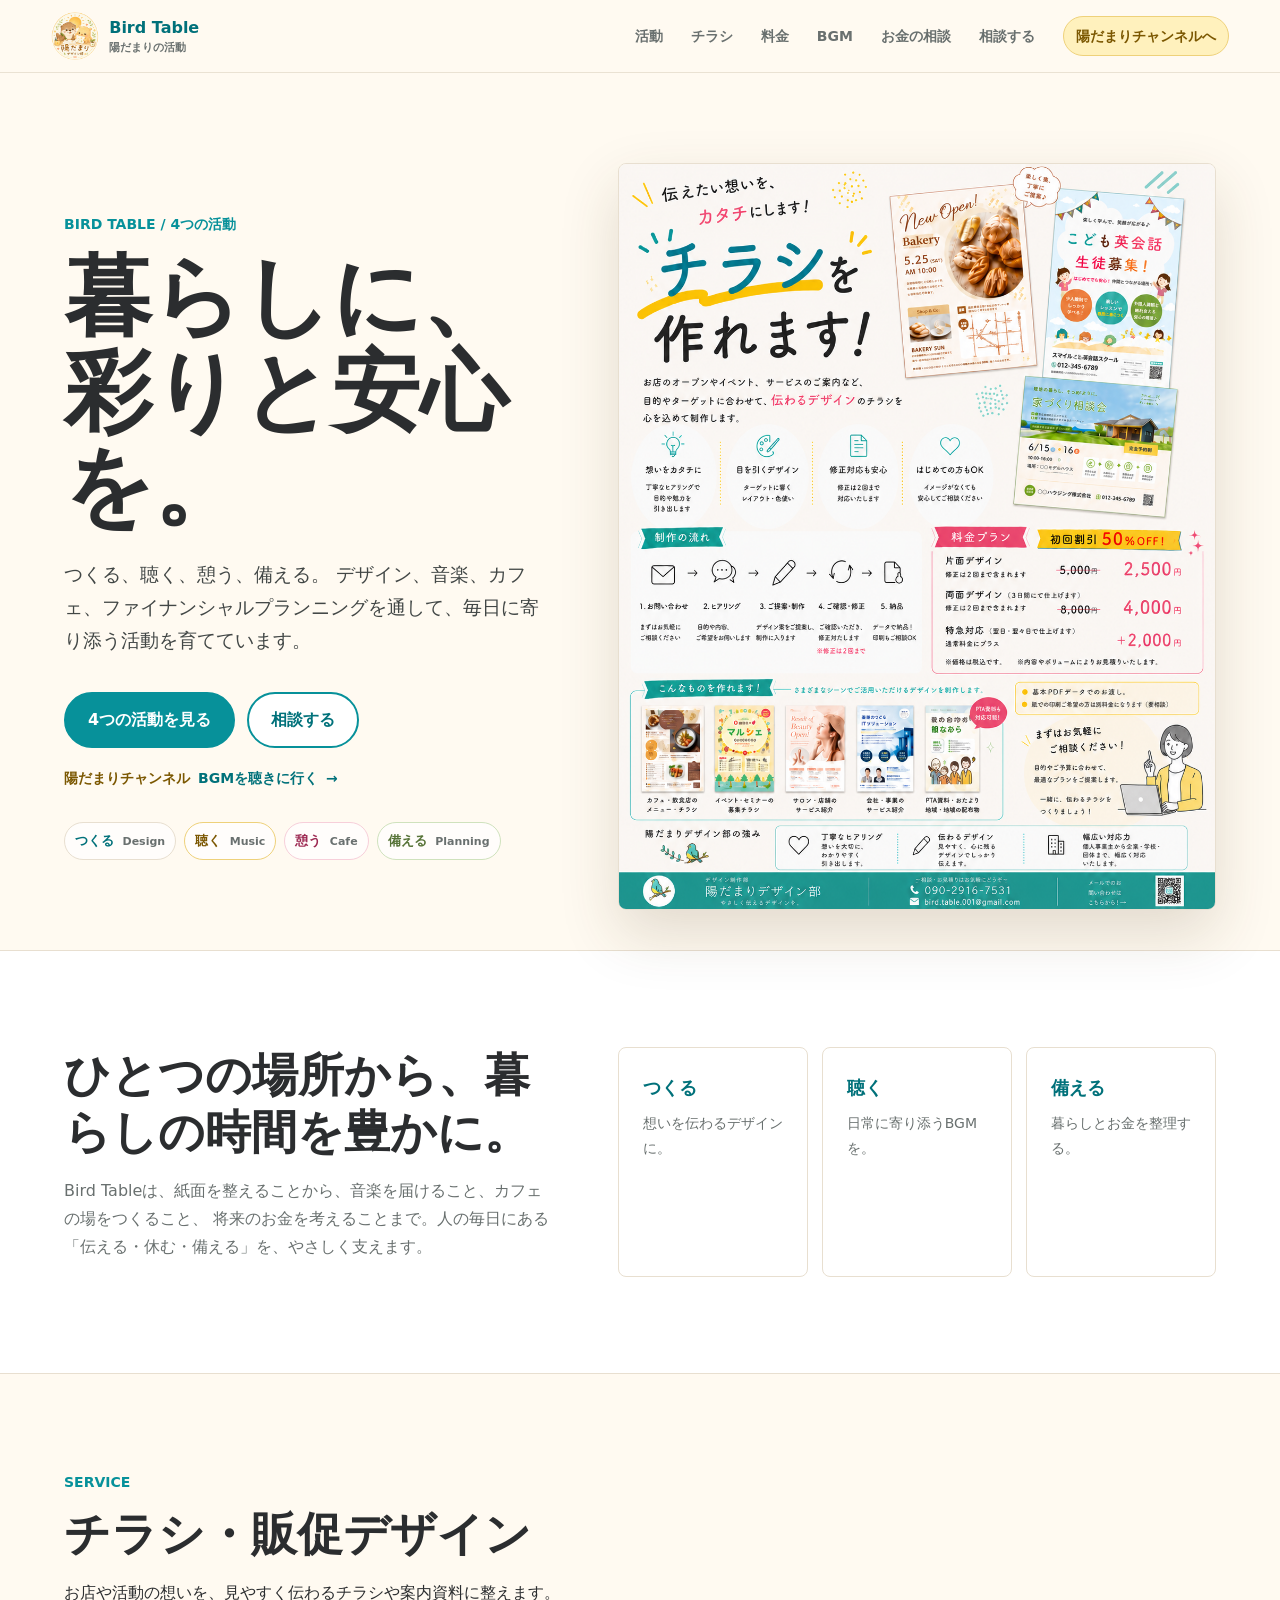
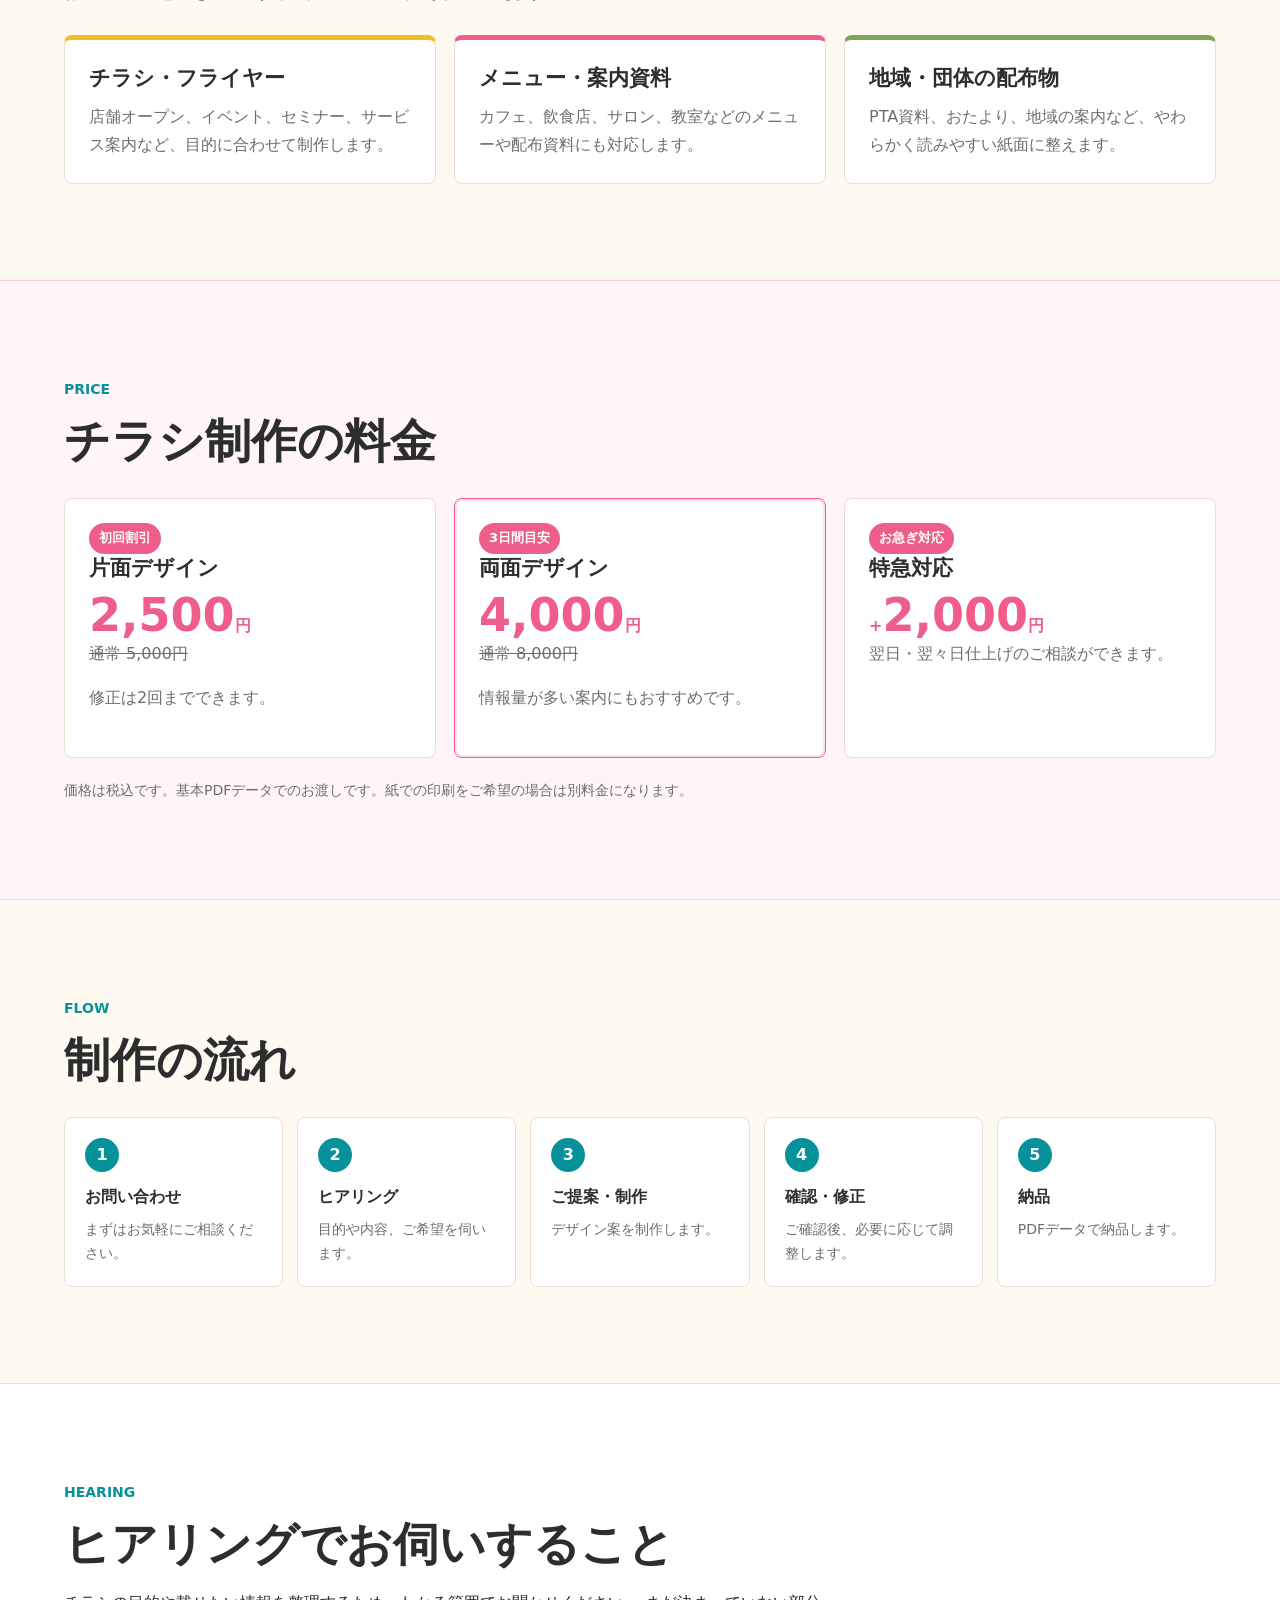
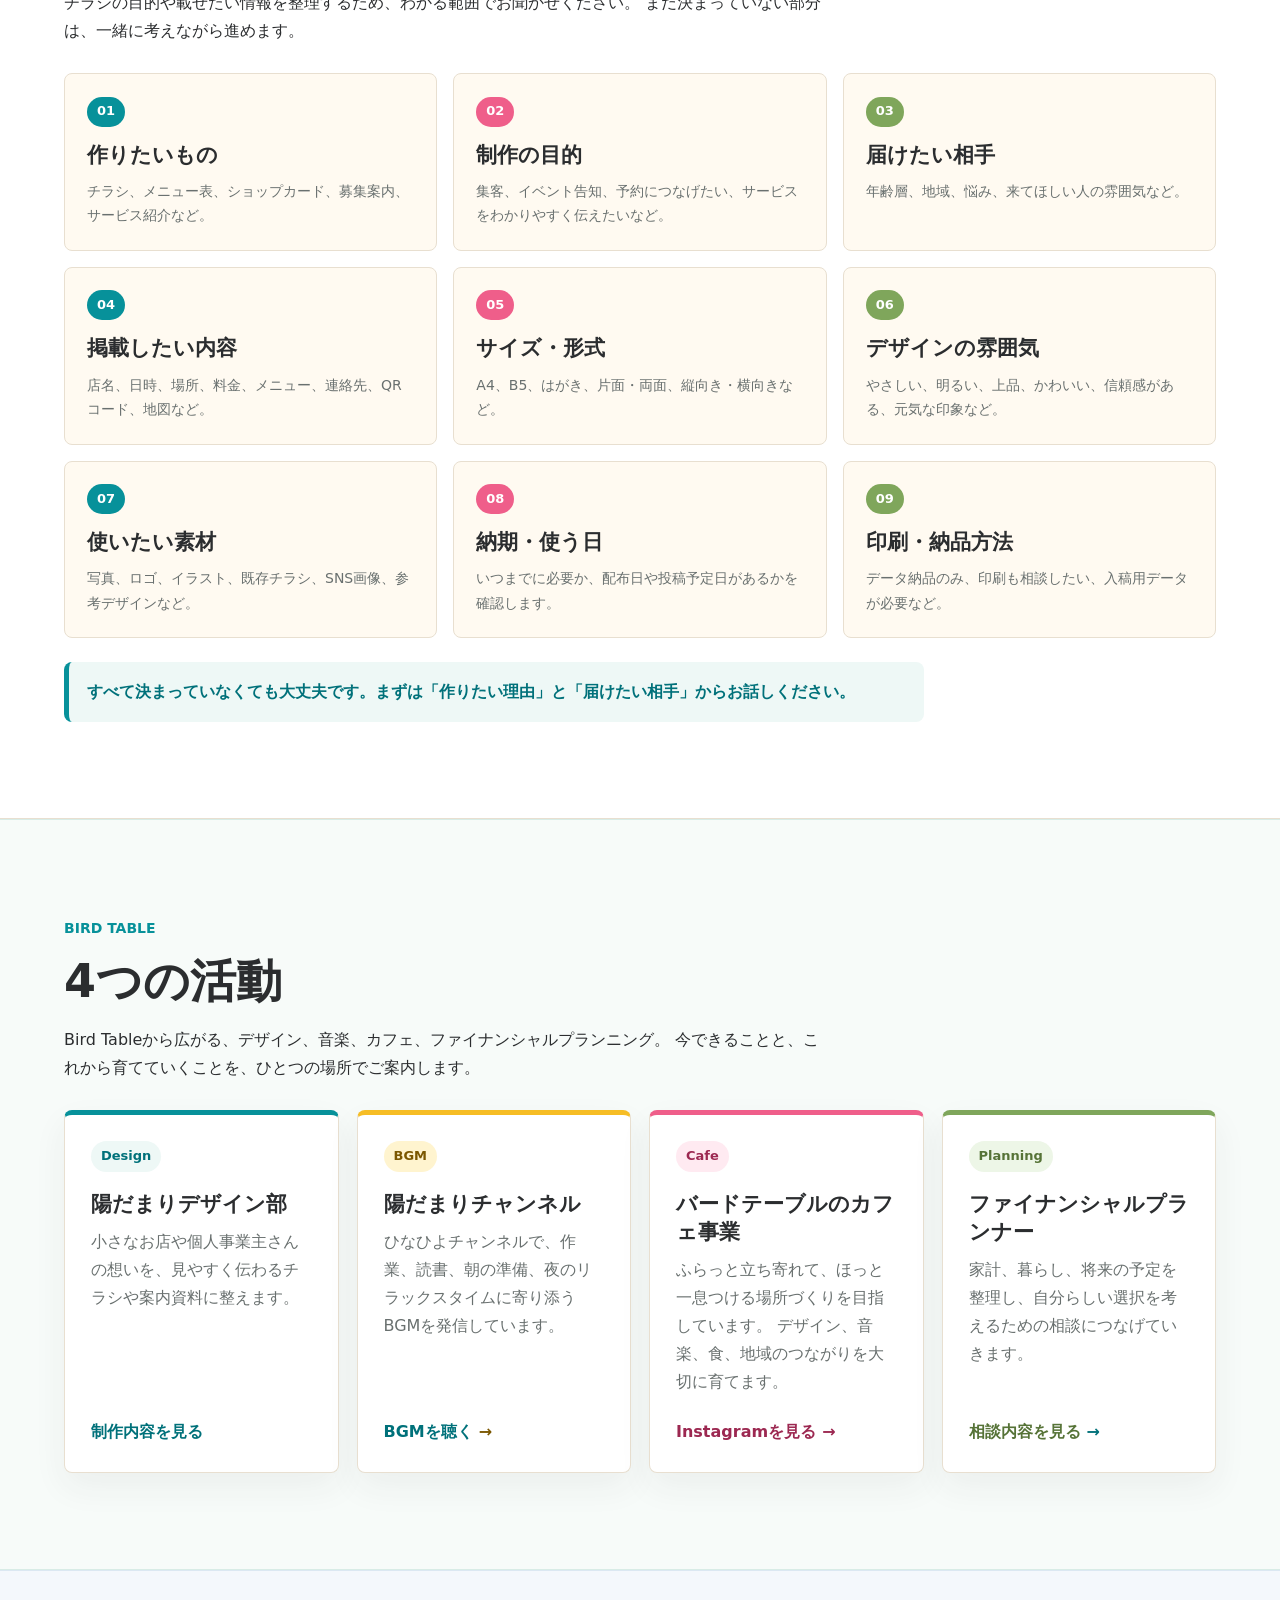
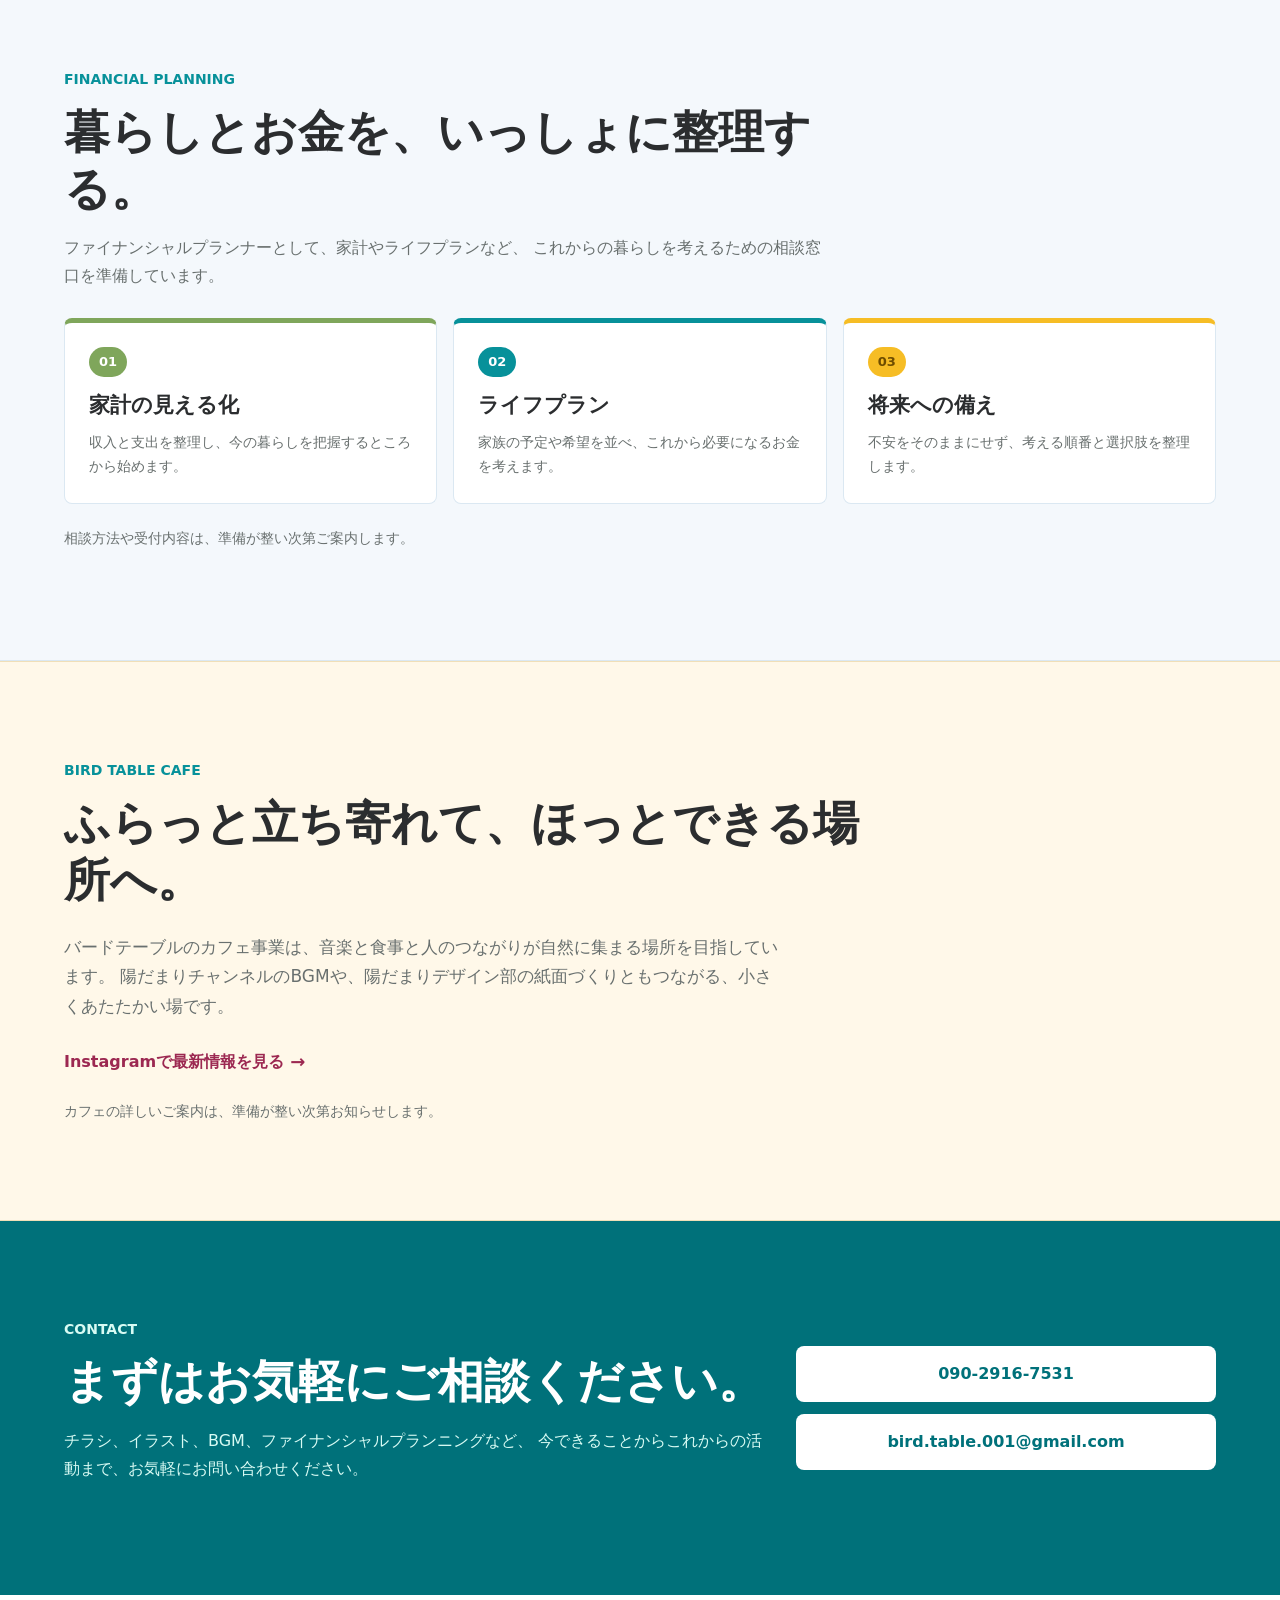
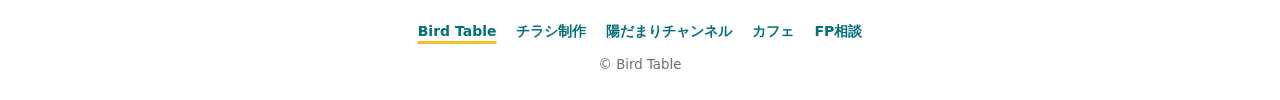
==== commit 4258a1a6: "Add Bird Table Instagram links" ====
--- a/index.html
+++ b/index.html
@@ -245,7 +245,9 @@
               ふらっと立ち寄れて、ほっと一息つける場所づくりを目指しています。
               デザイン、音楽、食、地域のつながりを大切に育てます。
             </p>
-            <span>小さくあたたかい場づくり</span>
+            <a href="https://www.instagram.com/bird.table/?hl=ja" target="_blank" rel="noopener noreferrer">
+              Instagramを見る <span aria-hidden="true">→</span>
+            </a>
           </article>
           <article class="activity-card finance">
             <p class="activity-label">Planning</p>
@@ -295,6 +297,9 @@
             バードテーブルのカフェ事業は、音楽と食事と人のつながりが自然に集まる場所を目指しています。
             陽だまりチャンネルのBGMや、陽だまりデザイン部の紙面づくりともつながる、小さくあたたかい場です。
           </p>
+          <a class="social-link" href="https://www.instagram.com/bird.table/?hl=ja" target="_blank" rel="noopener noreferrer">
+            Instagramで最新情報を見る <span aria-hidden="true">→</span>
+          </a>
           <span class="section-note">カフェの詳しいご案内は、準備が整い次第お知らせします。</span>
         </div>
       </section>
--- a/styles.css
+++ b/styles.css
@@ -598,6 +598,10 @@
   color: #9c2851;
 }
 
+.activity-card.cafe a {
+  color: #9c2851;
+}
+
 .activity-card.finance .activity-label {
   color: #567337;
   background: #edf6e7;
@@ -691,6 +695,26 @@
   font-size: 17px;
 }
 
+.social-link {
+  display: inline-flex;
+  align-items: center;
+  gap: 6px;
+  margin-top: 24px;
+  color: #9c2851;
+  font-weight: 900;
+  text-decoration: none;
+}
+
+.social-link:hover,
+.social-link:focus-visible {
+  text-decoration: underline;
+  text-underline-offset: 4px;
+}
+
+.social-link span {
+  font-size: 18px;
+}
+
 .contact {
   display: grid;
   grid-template-columns: minmax(0, 1fr) minmax(300px, 420px);
